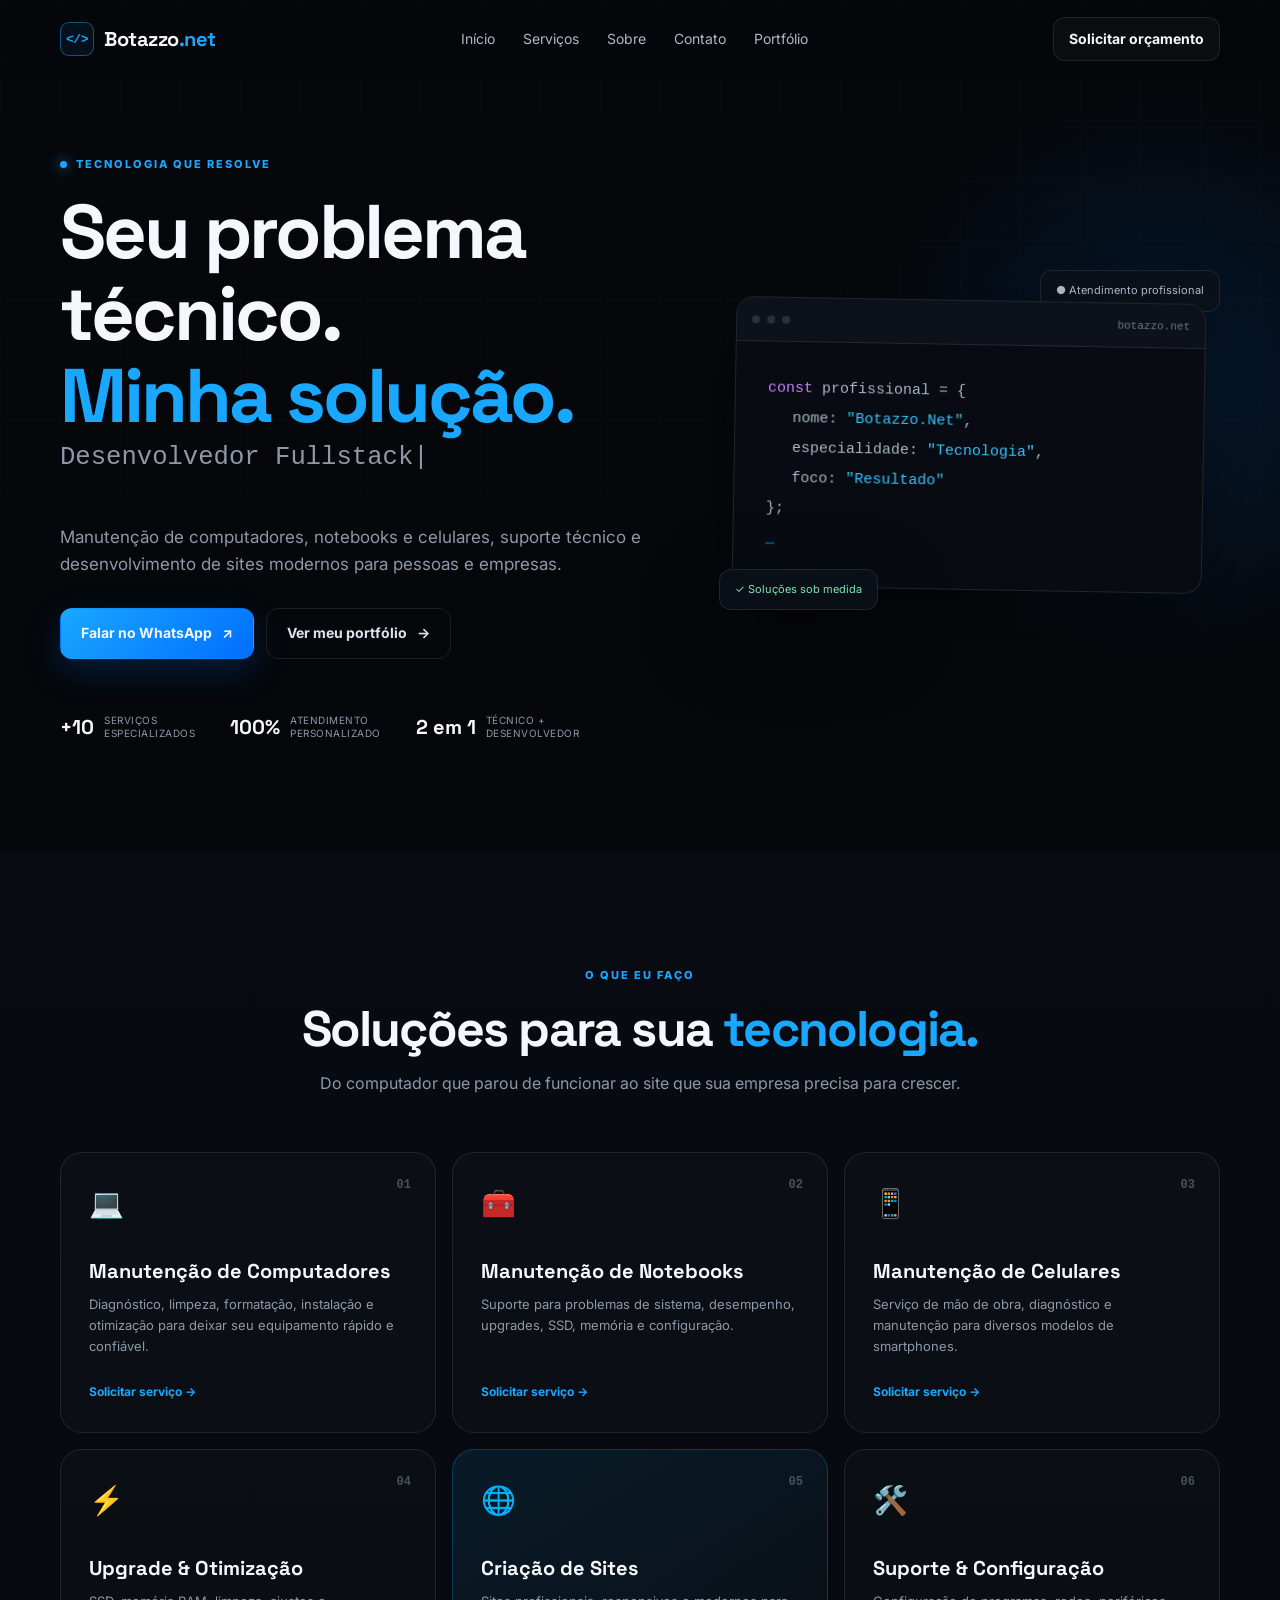
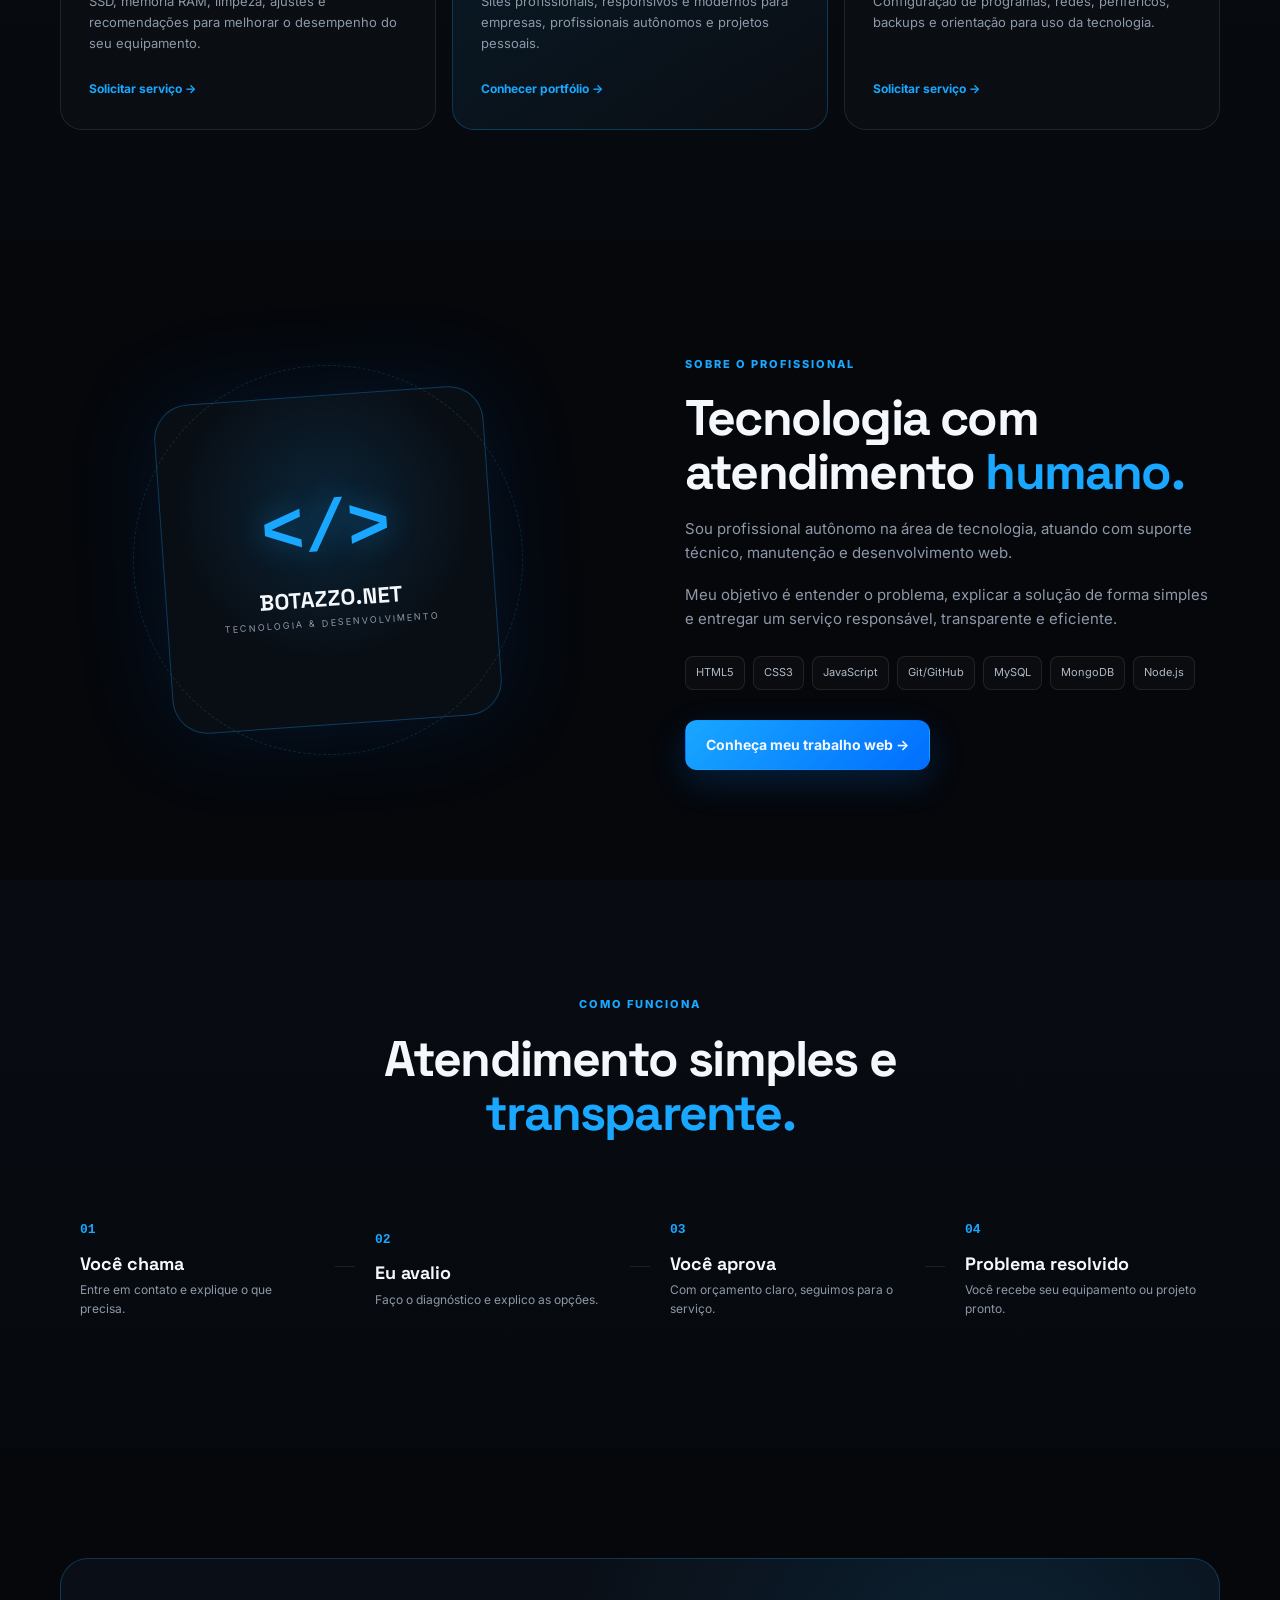
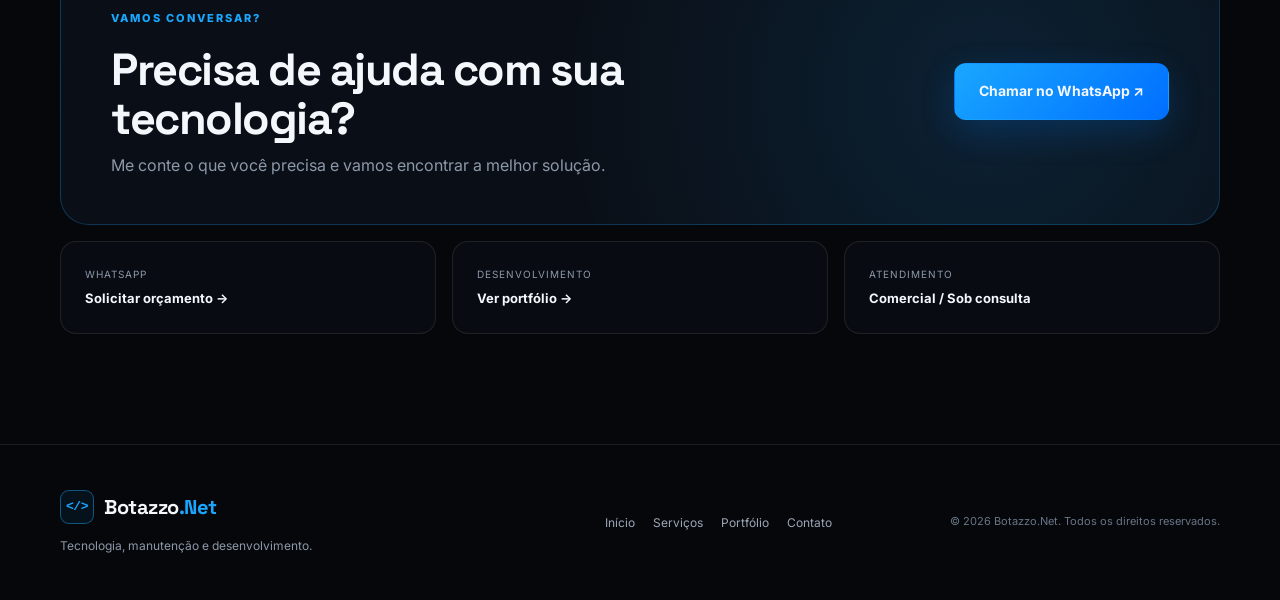
==== index.html @ 5be73970 "primeiro commit do site" ====
<!DOCTYPE html>
<html lang="pt-BR">
<head>
  <meta charset="UTF-8">
  <meta name="viewport" content="width=device-width, initial-scale=1.0">
  <meta name="description" content="Botazzo.Net - Técnico de informática e desenvolvedor web. Manutenção, suporte técnico e criação de sites.">
  <title>Botazzo.Net | Técnico de Informática & Desenvolvedor Web</title>
  <link rel="preconnect" href="https://fonts.googleapis.com">
  <link rel="preconnect" href="https://fonts.gstatic.com" crossorigin>
  <link href="https://fonts.googleapis.com/css2?family=Inter:wght@400;500;600;700;800&family=Space+Grotesk:wght@500;600;700&display=swap" rel="stylesheet">
  <link rel="stylesheet" href="assets/css/style.css">
</head>
<body>
  <div class="scroll-progress"></div>
  <header class="header" id="header">
    <div class="container nav">
      <a class="logo" href="index.html" aria-label="Botazzo.Net">
        <span class="logo-mark">&lt;/&gt;</span>
        <span>Botazzo<span>.net</span></span>
      </a>
      <button class="menu-toggle" aria-label="Abrir menu" aria-expanded="false"><span></span><span></span><span></span></button>
      <nav class="nav-links">
        <a href="#inicio">Início</a>
        <a href="#servicos">Serviços</a>        
        <a href="#sobre">Sobre</a>
        <a href="#contato">Contato</a>
        <a href="portfolio.html">Portfólio</a>
      </nav>
      <a class="btn btn-small btn-outline nav-cta" href="#contato">Solicitar orçamento</a>
    </div>
  </header>

  <main>
    <section class="hero section" id="inicio">
      <div class="hero-grid"></div>
      <div class="container hero-content">
        <div class="hero-copy reveal">
          <span class="eyebrow"><i></i> Tecnologia que resolve</span>
          <h1>Seu problema técnico.<br><span>Minha solução.</span></h1>
          
          <!-- Título com efeito typewriter (preenchido via JS) -->
          <div class="hero-title">
          <span id="typewriter"></span><span class="cursor">|</span>
          </div>


          <p>Manutenção de computadores, notebooks e celulares, suporte técnico e desenvolvimento de sites modernos para pessoas e empresas.</p>
          <div class="hero-actions">
            <a class="btn btn-primary" data-whatsapp href="#">Falar no WhatsApp <span>↗</span></a>
            <a class="btn btn-ghost" href="portfolio.html">Ver meu portfólio <span>→</span></a>
          </div>
          <div class="hero-trust">
            <div><strong>+10</strong><small>serviços<br>especializados</small></div>
            <div><strong>100%</strong><small>atendimento<br>personalizado</small></div>
            <div><strong>2 em 1</strong><small>técnico +<br>desenvolvedor</small></div>
          </div>
        </div>
        <div class="hero-card reveal delay-1">
          <div class="floating-badge badge-top">● Atendimento profissional</div>
          <div class="terminal">
            <div class="terminal-bar"><span></span><span></span><span></span><b>botazzo.net</b></div>
            <div class="terminal-body">
              <p><em>const</em> profissional = {</p>
              <p class="indent">nome: <strong>"Botazzo.Net"</strong>,</p>
              <p class="indent">especialidade: <strong>"Tecnologia"</strong>,</p>
              <p class="indent">foco: <strong>"Resultado"</strong></p>
              <p>};</p>
              <p class="cursor-line">_</p>
            </div>
          </div>
          <div class="floating-badge badge-bottom">✓ Soluções sob medida</div>
        </div>
      </div>
    </section>

    <section class="section section-soft" id="servicos">
      <div class="container">
        <div class="section-heading reveal">
          <span class="eyebrow">O que eu faço</span>
          <h2>Soluções para sua <span>tecnologia.</span></h2>
          <p>Do computador que parou de funcionar ao site que sua empresa precisa para crescer.</p>
        </div>
        <div class="services-grid">
          <article class="service-card reveal">
            <div class="service-icon">💻</div><span class="service-number">01</span>
            <h3>Manutenção de Computadores</h3>
            <p>Diagnóstico, limpeza, formatação, instalação e otimização para deixar seu equipamento rápido e confiável.</p>
            <a href="#contato">Solicitar serviço →</a>
          </article>
          <article class="service-card reveal delay-1">
            <div class="service-icon">🧰</div><span class="service-number">02</span>
            <h3>Manutenção de Notebooks</h3>
            <p>Suporte para problemas de sistema, desempenho, upgrades, SSD, memória e configuração.</p>
            <a href="#contato">Solicitar serviço →</a>
          </article>
          <article class="service-card reveal delay-2">
            <div class="service-icon">📱</div><span class="service-number">03</span>
            <h3>Manutenção de Celulares</h3>
            <p>Serviço de mão de obra, diagnóstico e manutenção para diversos modelos de smartphones.</p>
            <a href="#contato">Solicitar serviço →</a>
          </article>
          <article class="service-card reveal">
            <div class="service-icon">⚡</div><span class="service-number">04</span>
            <h3>Upgrade & Otimização</h3>
            <p>SSD, memória RAM, limpeza, ajustes e recomendações para melhorar o desempenho do seu equipamento.</p>
            <a href="#contato">Solicitar serviço →</a>
          </article>
          <article class="service-card featured reveal delay-1">
            <div class="service-icon">🌐</div><span class="service-number">05</span>
            <h3>Criação de Sites</h3>
            <p>Sites profissionais, responsivos e modernos para empresas, profissionais autônomos e projetos pessoais.</p>
            <a href="portfolio.html">Conhecer portfólio →</a>
          </article>
          <article class="service-card reveal delay-2">
            <div class="service-icon">🛠️</div><span class="service-number">06</span>
            <h3>Suporte & Configuração</h3>
            <p>Configuração de programas, redes, periféricos, backups e orientação para uso da tecnologia.</p>
            <a href="#contato">Solicitar serviço →</a>
          </article>
        </div>
      </div>
    </section>

    <section class="section about" id="sobre">
      <div class="container about-grid">
        <div class="about-visual reveal">
          <div class="about-box">
            <span class="about-code">&lt;/&gt;</span>
            <strong>BOTAZZO.NET</strong>
            <small>TECNOLOGIA & DESENVOLVIMENTO</small>
          </div>
          <div class="about-orbit"></div>
        </div>
        <div class="about-copy reveal delay-1">
          <span class="eyebrow">Sobre o profissional</span>
          <h2>Tecnologia com atendimento <span>humano.</span></h2>
          <p>Sou profissional autônomo na área de tecnologia, atuando com suporte técnico, manutenção e desenvolvimento web.</p>
          <p>Meu objetivo é entender o problema, explicar a solução de forma simples e entregar um serviço responsável, transparente e eficiente.</p>
          <div class="skills">
            <span>HTML5</span><span>CSS3</span><span>JavaScript</span><span>Git/GitHub</span><span>MySQL</span><span>MongoDB</span><span>Node.js</span>
          </div>
          <a class="btn btn-primary" href="portfolio.html">Conheça meu trabalho web →</a>
        </div>
      </div>
    </section>

    <section class="section process section-soft">
      <div class="container">
        <div class="section-heading reveal">
          <span class="eyebrow">Como funciona</span>
          <h2>Atendimento simples e <span>transparente.</span></h2>
        </div>
        <div class="process-grid">
          <div class="process-step reveal"><b>01</b><h3>Você chama</h3><p>Entre em contato e explique o que precisa.</p></div>
          <div class="process-line"></div>
          <div class="process-step reveal delay-1"><b>02</b><h3>Eu avalio</h3><p>Faço o diagnóstico e explico as opções.</p></div>
          <div class="process-line"></div>
          <div class="process-step reveal delay-2"><b>03</b><h3>Você aprova</h3><p>Com orçamento claro, seguimos para o serviço.</p></div>
          <div class="process-line"></div>
          <div class="process-step reveal"><b>04</b><h3>Problema resolvido</h3><p>Você recebe seu equipamento ou projeto pronto.</p></div>
        </div>
      </div>
    </section>

    <section class="section cta-section" id="contato">
      <div class="container">
        <div class="cta-card reveal">
          <div>
            <span class="eyebrow">Vamos conversar?</span>
            <h2>Precisa de ajuda com sua tecnologia?</h2>
            <p>Me conte o que você precisa e vamos encontrar a melhor solução.</p>
          </div>
          <a class="btn btn-primary btn-large" data-whatsapp href="#">Chamar no WhatsApp ↗</a>
        </div>
        <div class="contact-grid">
          <a class="contact-item" data-whatsapp href="#"><span>WhatsApp</span><strong>Solicitar orçamento →</strong></a>
          <a class="contact-item" href="portfolio.html"><span>Desenvolvimento</span><strong>Ver portfólio →</strong></a>
          <div class="contact-item"><span>Atendimento</span><strong>Comercial / Sob consulta</strong></div>
        </div>
      </div>
    </section>
  </main>

  <footer class="footer">
    <div class="container footer-grid">
      <div><a class="logo" href="index.html"><span class="logo-mark">&lt;/&gt;</span><span>Botazzo<span>.Net</span></span></a><p>Tecnologia, manutenção e desenvolvimento.</p></div>
      <div class="footer-links"><a href="#inicio">Início</a><a href="#servicos">Serviços</a><a href="portfolio.html">Portfólio</a><a href="#contato">Contato</a></div>
      <div class="footer-copy">© <span id="year"></span> Botazzo.Net. Todos os direitos reservados.</div>
    </div>
  </footer>
  <script src="assets/js/script.js"></script>
</body>
</html>
---- assets/css/style.css ----
:root {
  --bg: #05070b;
  --surface: #0b0f16;
  --surface2: #101620;
  --text: #f4f7fb;
  --muted: #8d98a8;
  --line: rgba(255, 255, 255, .09);
  --blue: #19a7ff;
  --blue2: #006eff;
  --shadow: 0 25px 80px rgba(0, 0, 0, .45);
  --radius: 22px
}

* {
  box-sizing: border-box;
  margin: 0;
  padding: 0
}

html {
  scroll-behavior: smooth
}

body {
  font-family: Inter, Arial, sans-serif;
  background: var(--bg);
  color: var(--text);
  line-height: 1.6;
  overflow-x: hidden
}

a {
  text-decoration: none;
  color: inherit
}

button {
  font: inherit
}

.container {
  width: min(1160px, calc(100% - 40px));
  margin: auto
}

.section {
  padding: 110px 0;
  position: relative
}

.section-soft {
  background: linear-gradient(180deg, #080c12, #06090e)
}

.header {
  position: fixed;
  z-index: 50;
  top: 0;
  left: 0;
  width: 100%;
  border-bottom: 1px solid transparent;
  transition: .3s;
  background: rgba(5, 7, 11, .65);
  backdrop-filter: blur(16px)
}

.header.scrolled {
  border-color: var(--line);
  background: rgba(5, 7, 11, .88)
}

.nav {
  height: 78px;
  display: flex;
  align-items: center;
  justify-content: space-between;
  gap: 28px
}

.logo {
  display: flex;
  align-items: center;
  gap: 10px;
  font: 700 20px "Space Grotesk";
  letter-spacing: -.5px
}

.logo>span:last-child>span {
  color: var(--blue)
}

.logo-mark {
  display: grid;
  place-items: center;
  width: 34px;
  height: 34px;
  border: 1px solid rgba(25, 167, 255, .45);
  border-radius: 9px;
  color: var(--blue);
  font: 700 13px monospace;
  background: rgba(25, 167, 255, .07)
}

.nav-links {
  display: flex;
  gap: 28px;
  color: #aeb8c6;
  font-size: 14px
}

.nav-links a {
  transition: .2s
}

.nav-links a:hover,
.nav-links a.active {
  color: #fff
}

.btn {
  display: inline-flex;
  align-items: center;
  justify-content: center;
  gap: 10px;
  border-radius: 12px;
  padding: 13px 20px;
  font-weight: 700;
  font-size: 14px;
  transition: .25s;
  border: 1px solid transparent
}

.btn-primary {
  background: linear-gradient(135deg, var(--blue), var(--blue2));
  box-shadow: 0 12px 35px rgba(0, 126, 255, .2)
}

.btn-primary:hover {
  transform: translateY(-2px);
  box-shadow: 0 18px 45px rgba(0, 126, 255, .3)
}

.btn-outline {
  border-color: var(--line);
  background: rgba(255, 255, 255, .03)
}

.btn-outline:hover {
  border-color: rgba(25, 167, 255, .5);
  color: var(--blue)
}

.btn-ghost {
  border: 1px solid var(--line);
  color: #dbe4ef
}

.btn-ghost:hover {
  background: #fff;
  color: #05070b
}

.btn-small {
  padding: 10px 15px
}

.btn-large {
  padding: 16px 24px
}

.menu-toggle {
  display: none;
  background: none;
  border: 0;
  width: 38px
}

.menu-toggle span {
  display: block;
  height: 2px;
  background: #fff;
  margin: 6px 0;
  border-radius: 2px
}

.scroll-progress {
  position: fixed;
  z-index: 100;
  top: 0;
  left: 0;
  width: 0;
  height: 2px;
  background: var(--blue)
}

.hero {
  min-height: 760px;
  padding-top: 150px;
  display: flex;
  align-items: center;
  overflow: hidden
}

.hero-grid,
.portfolio-hero .hero-grid {
  position: absolute;
  inset: 0;
  background-image: linear-gradient(rgba(255, 255, 255, .035) 1px, transparent 1px), linear-gradient(90deg, rgba(255, 255, 255, .035) 1px, transparent 1px);
  background-size: 60px 60px;
  mask-image: linear-gradient(to bottom, #000, transparent 80%);
  opacity: .7
}

.hero:after,
.portfolio-hero:after {
  content: "";
  position: absolute;
  width: 600px;
  height: 600px;
  right: -180px;
  top: 80px;
  background: radial-gradient(circle, rgba(0, 126, 255, .16), transparent 68%);
  pointer-events: none
}

.hero-content {
  display: grid;
  grid-template-columns: 1.08fr .92fr;
  gap: 70px;
  align-items: center;
  position: relative;
  z-index: 1
}

.eyebrow {
  display: inline-flex;
  align-items: center;
  gap: 9px;
  text-transform: uppercase;
  letter-spacing: 2px;
  color: var(--blue);
  font-size: 11px;
  font-weight: 800;
  margin-bottom: 18px
}

.eyebrow i {
  display: inline-block;
  width: 7px;
  height: 7px;
  background: var(--blue);
  border-radius: 50%;
  box-shadow: 0 0 14px var(--blue)
}

h1,
h2,
h3 {
  font-family: "Space Grotesk", sans-serif;
  line-height: 1.08
}

h1 {
  font-size: clamp(44px, 6vw, 76px);
  letter-spacing: -3px
}

h1 span,
h2 span {
  color: var(--blue)
}

.hero-copy>p {
  max-width: 630px;
  margin: 25px 0 30px;
  color: var(--muted);
  font-size: 17px
}

.hero-actions {
  display: flex;
  gap: 12px;
  flex-wrap: wrap
}

.hero-trust {
  display: flex;
  gap: 35px;
  margin-top: 55px
}

.hero-trust div {
  display: flex;
  align-items: center;
  gap: 10px
}

.hero-trust strong {
  font: 700 20px "Space Grotesk"
}

.hero-trust small {
  font-size: 10px;
  color: var(--muted);
  line-height: 1.35;
  text-transform: uppercase;
  letter-spacing: .5px
}

.hero-card {
  position: relative;
  min-height: 420px;
  display: flex;
  align-items: center;
  justify-content: center
}

.terminal,
.code-window {
  background: #080b11;
  border: 1px solid rgba(255, 255, 255, .1);
  border-radius: 18px;
  box-shadow: var(--shadow);
  overflow: hidden
}

.terminal {
  width: min(470px, 100%);
  transform: rotate(1deg)
}

.terminal-bar {
  height: 44px;
  display: flex;
  align-items: center;
  gap: 7px;
  padding: 0 15px;
  background: #0d121a;
  border-bottom: 1px solid var(--line)
}

.terminal-bar span {
  width: 8px;
  height: 8px;
  border-radius: 50%;
  background: #29313d
}

.terminal-bar b {
  margin-left: auto;
  color: #697585;
  font: 500 11px monospace
}

.terminal-body {
  padding: 32px;
  font: 15px/2 monospace;
  color: #aab6c5
}

.terminal-body em {
  color: #c084fc;
  font-style: normal
}

.terminal-body strong {
  color: #36c5ff;
  font-weight: 400
}

.indent {
  padding-left: 25px
}

.cursor-line {
  color: var(--blue);
  text-shadow: 0 0 10px var(--blue)
}

.floating-badge {
  position: absolute;
  background: rgba(12, 17, 25, .9);
  border: 1px solid var(--line);
  border-radius: 12px;
  padding: 11px 15px;
  font-size: 11px;
  box-shadow: var(--shadow);
  backdrop-filter: blur(10px)
}

.badge-top {
  top: 35px;
  right: 0;
  color: #b9c5d4
}

.badge-bottom {
  bottom: 45px;
  left: 0;
  color: #7ee4ae
}

.section-heading {
  text-align: center;
  max-width: 720px;
  margin: 0 auto 55px
}

.section-heading h2,
.about-copy h2,
.developer-copy h2 {
  font-size: clamp(34px, 4vw, 50px);
  letter-spacing: -1.8px
}

.section-heading p {
  color: var(--muted);
  margin-top: 15px
}

.services-grid {
  display: grid;
  grid-template-columns: repeat(3, 1fr);
  gap: 16px
}

.service-card {
  position: relative;
  padding: 28px;
  border: 1px solid var(--line);
  border-radius: var(--radius);
  background: rgba(255, 255, 255, .018);
  transition: .3s;
  overflow: hidden
}

.service-card:hover {
  transform: translateY(-7px);
  border-color: rgba(25, 167, 255, .35);
  background: rgba(25, 167, 255, .035)
}

.service-card.featured {
  background: linear-gradient(145deg, rgba(25, 167, 255, .11), rgba(255, 255, 255, .02));
  border-color: rgba(25, 167, 255, .25)
}

.service-icon {
  font-size: 28px;
  margin-bottom: 35px
}

.service-number {
  position: absolute;
  right: 24px;
  top: 25px;
  color: #465160;
  font: 700 12px monospace
}

.service-card h3 {
  font-size: 20px;
  margin-bottom: 12px
}

.service-card p {
  color: var(--muted);
  font-size: 13px;
  min-height: 66px
}

.service-card a {
  display: inline-block;
  margin-top: 22px;
  color: var(--blue);
  font-size: 12px;
  font-weight: 700
}

.about-grid,
.developer-grid {
  display: grid;
  grid-template-columns: 1fr 1fr;
  gap: 90px;
  align-items: center
}

.about-visual {
  min-height: 420px;
  display: grid;
  place-items: center;
  position: relative
}

.about-box {
  width: 330px;
  height: 330px;
  border: 1px solid rgba(25, 167, 255, .3);
  border-radius: 35px;
  display: flex;
  flex-direction: column;
  align-items: center;
  justify-content: center;
  background: radial-gradient(circle at 50% 35%, rgba(25, 167, 255, .15), transparent 55%), #090e15;
  box-shadow: 0 0 100px rgba(0, 126, 255, .12);
  transform: rotate(-4deg)
}

.about-code {
  font: 700 72px monospace;
  color: var(--blue);
  text-shadow: 0 0 30px rgba(25, 167, 255, .4)
}

.about-box strong {
  font: 700 22px "Space Grotesk";
  margin-top: 12px
}

.about-box small {
  color: var(--muted);
  font-size: 9px;
  letter-spacing: 2px;
  margin-top: 4px
}

.about-orbit {
  position: absolute;
  width: 390px;
  height: 390px;
  border: 1px dashed rgba(25, 167, 255, .18);
  border-radius: 50%;
  animation: spin 18s linear infinite
}

.about-copy p,
.developer-copy p {
  color: var(--muted);
  font-size: 15px;
  margin: 18px 0
}

.skills,
.tech-row,
.project-tags {
  display: flex;
  gap: 8px;
  flex-wrap: wrap;
  margin: 25px 0 30px
}

.skills span,
.tech-row span,
.project-tags span {
  padding: 7px 10px;
  border: 1px solid var(--line);
  border-radius: 8px;
  color: #aeb9c7;
  font-size: 11px;
  background: rgba(255, 255, 255, .025)
}

.process-grid {
  display: grid;
  grid-template-columns: 1fr 20px 1fr 20px 1fr 20px 1fr;
  align-items: center
}

.process-step {
  padding: 20px
}

.process-step b {
  color: var(--blue);
  font: 700 13px monospace
}

.process-step h3 {
  font-size: 18px;
  margin: 13px 0 7px
}

.process-step p {
  font-size: 12px;
  color: var(--muted)
}

.process-line {
  height: 1px;
  background: var(--line)
}

.cta-card {
  display: flex;
  align-items: center;
  justify-content: space-between;
  gap: 30px;
  padding: 45px 50px;
  border: 1px solid rgba(25, 167, 255, .25);
  border-radius: 28px;
  background: radial-gradient(circle at 80% 50%, rgba(25, 167, 255, .12), transparent 45%), #0a0f17
}

.cta-card h2 {
  font-size: clamp(30px, 4vw, 45px);
  max-width: 650px;
  letter-spacing: -1.5px
}

.cta-card p {
  color: var(--muted);
  margin-top: 10px
}

.contact-grid {
  display: grid;
  grid-template-columns: repeat(3, 1fr);
  margin-top: 16px;
  gap: 16px
}

.contact-item {
  padding: 24px;
  border: 1px solid var(--line);
  border-radius: 16px;
  background: #080c12
}

.contact-item span {
  display: block;
  color: var(--muted);
  font-size: 10px;
  text-transform: uppercase;
  letter-spacing: 1px
}

.contact-item strong {
  display: block;
  font-size: 13px;
  margin-top: 6px
}

.footer {
  padding: 45px 0;
  border-top: 1px solid var(--line)
}

.footer-grid {
  display: grid;
  grid-template-columns: 1.5fr 1fr 1fr;
  gap: 30px;
  align-items: center
}

.footer p {
  color: var(--muted);
  font-size: 12px;
  margin-top: 12px
}

.footer-links {
  display: flex;
  gap: 18px;
  justify-content: center;
  font-size: 12px;
  color: #9ca7b5
}

.footer-copy {
  text-align: right;
  color: #697585;
  font-size: 11px
}

.portfolio-hero {
  min-height: 610px;
  padding-top: 150px;
  display: flex;
  align-items: center;
  overflow: hidden
}

.portfolio-hero-content {
  position: relative;
  z-index: 1
}

.portfolio-hero-content p {
  max-width: 650px;
  color: var(--muted);
  font-size: 17px;
  margin: 25px 0
}

.portfolio-grid {
  display: grid;
  grid-template-columns: repeat(3, 1fr);
  gap: 18px
}

.project-card {
  border: 1px solid var(--line);
  border-radius: 20px;
  overflow: hidden;
  background: #090d13;
  transition: .3s
}

.project-card:hover {
  transform: translateY(-7px);
  border-color: rgba(25, 167, 255, .35)
}

.project-cover {
  height: 245px;
  display: grid;
  place-items: center;
  position: relative;
  overflow: hidden
}

.project-cover:before {
  content: "";
  position: absolute;
  width: 220px;
  height: 220px;
  border: 1px solid rgba(255, 255, 255, .12);
  border-radius: 35px;
  transform: rotate(35deg)
}

.project-cover span {
  position: relative;
  font: 700 25px "Space Grotesk";
  letter-spacing: 2px
}

.project-one {
  background: radial-gradient(circle at 50% 30%, #3b220d, #101116 60%)
}

.project-two {
  background: radial-gradient(circle, #092d4d, #071018 60%)
}

.project-three {
  background: radial-gradient(circle, #20213e, #090b13 60%)
}

.project-info {
  padding: 22px
}

.project-info small {
  color: var(--blue);
  font-size: 9px;
  letter-spacing: 1px
}

.project-info h3 {
  font-size: 19px;
  margin-top: 5px
}

.project-info p {
  color: var(--muted);
  font-size: 12px;
  margin-top: 13px
}

.project-link {
  float: right;
  margin-top: -25px;
  width: 35px;
  height: 35px;
  border: 1px solid var(--line);
  border-radius: 50%;
  display: grid;
  place-items: center;
  color: var(--blue)
}

.developer-section {
  background: #080b10
}

.code-window pre {
  padding: 35px;
  color: #9eabbc;
  font: 13px/2 monospace;
  overflow: auto
}

.code-window em {
  color: #c084fc;
  font-style: normal
}

.code-window strong {
  color: #37c5ff;
  font-weight: 400
}

.check-list {
  list-style: none;
  margin: 25px 0 30px
}

.check-list li {
  color: #b9c4d1;
  font-size: 13px;
  margin: 11px 0
}

.check-list li:before {
  content: "✓";
  color: #58d79a;
  margin-right: 10px
}

.reveal {
  opacity: 0;
  transform: translateY(20px);
  transition: opacity .7s ease, transform .7s ease
}

.reveal.visible {
  opacity: 1;
  transform: none
}

.delay-1 {
  transition-delay: .1s
}

.delay-2 {
  transition-delay: .2s
}

@keyframes spin {
  to {
    transform: rotate(360deg)
  }
}

@media(max-width:900px) {

  .nav-links,
  .nav-cta {
    display: none
  }

  .menu-toggle {
    display: block
  }

  .nav {
    position: relative
  }

  .nav-links.open {
    display: flex;
    position: absolute;
    top: 70px;
    left: 20px;
    right: 20px;
    padding: 18px;
    flex-direction: column;
    gap: 16px;
    background: #0b1018;
    border: 1px solid var(--line);
    border-radius: 14px
  }

  .hero-content,
  .about-grid,
  .developer-grid {
    grid-template-columns: 1fr;
    gap: 50px
  }

  .hero {
    padding-top: 120px
  }

  .hero-card {
    min-height: 350px
  }

  .services-grid,
  .portfolio-grid {
    grid-template-columns: 1fr 1fr
  }

  .process-grid {
    grid-template-columns: 1fr 1fr;
    gap: 10px
  }

  .process-line {
    display: none
  }

  .contact-grid {
    grid-template-columns: 1fr
  }

  .footer-grid {
    grid-template-columns: 1fr
  }

  .footer-links {
    justify-content: flex-start
  }

  .footer-copy {
    text-align: left
  }

  .cta-card {
    align-items: flex-start;
    flex-direction: column
  }
}

@media(max-width:600px) {
  .container {
    width: min(100% - 28px, 1160px)
  }

  .section {
    padding: 75px 0
  }

  h1 {
    font-size: 43px;
    letter-spacing: -2px
  }

  .hero-trust {
    gap: 18px;
    flex-wrap: wrap
  }

  .services-grid,
  .portfolio-grid {
    grid-template-columns: 1fr
  }

  .service-card p {
    min-height: auto
  }

  .about-box {
    width: 280px;
    height: 280px
  }

  .about-orbit {
    width: 330px;
    height: 330px
  }

  .cta-card {
    padding: 30px
  }

  .hero-card {
    min-height: 300px
  }

  .terminal-body {
    padding: 22px;
    font-size: 12px
  }

  .badge-top {
    top: 0
  }

  .badge-bottom {
    bottom: 10px
  }

  .tech-row span {
    font-size: 9px
  }

  .portfolio-hero {
    min-height: 560px
  }
}



.hero-title {
  font-family: 'JetBrains Mono', monospace;
  font-size: clamp(1.05rem, 3vw, 1.6rem);
  color: var(--muted);
  min-height: 2.4em;
  margin-bottom: 8px;
}
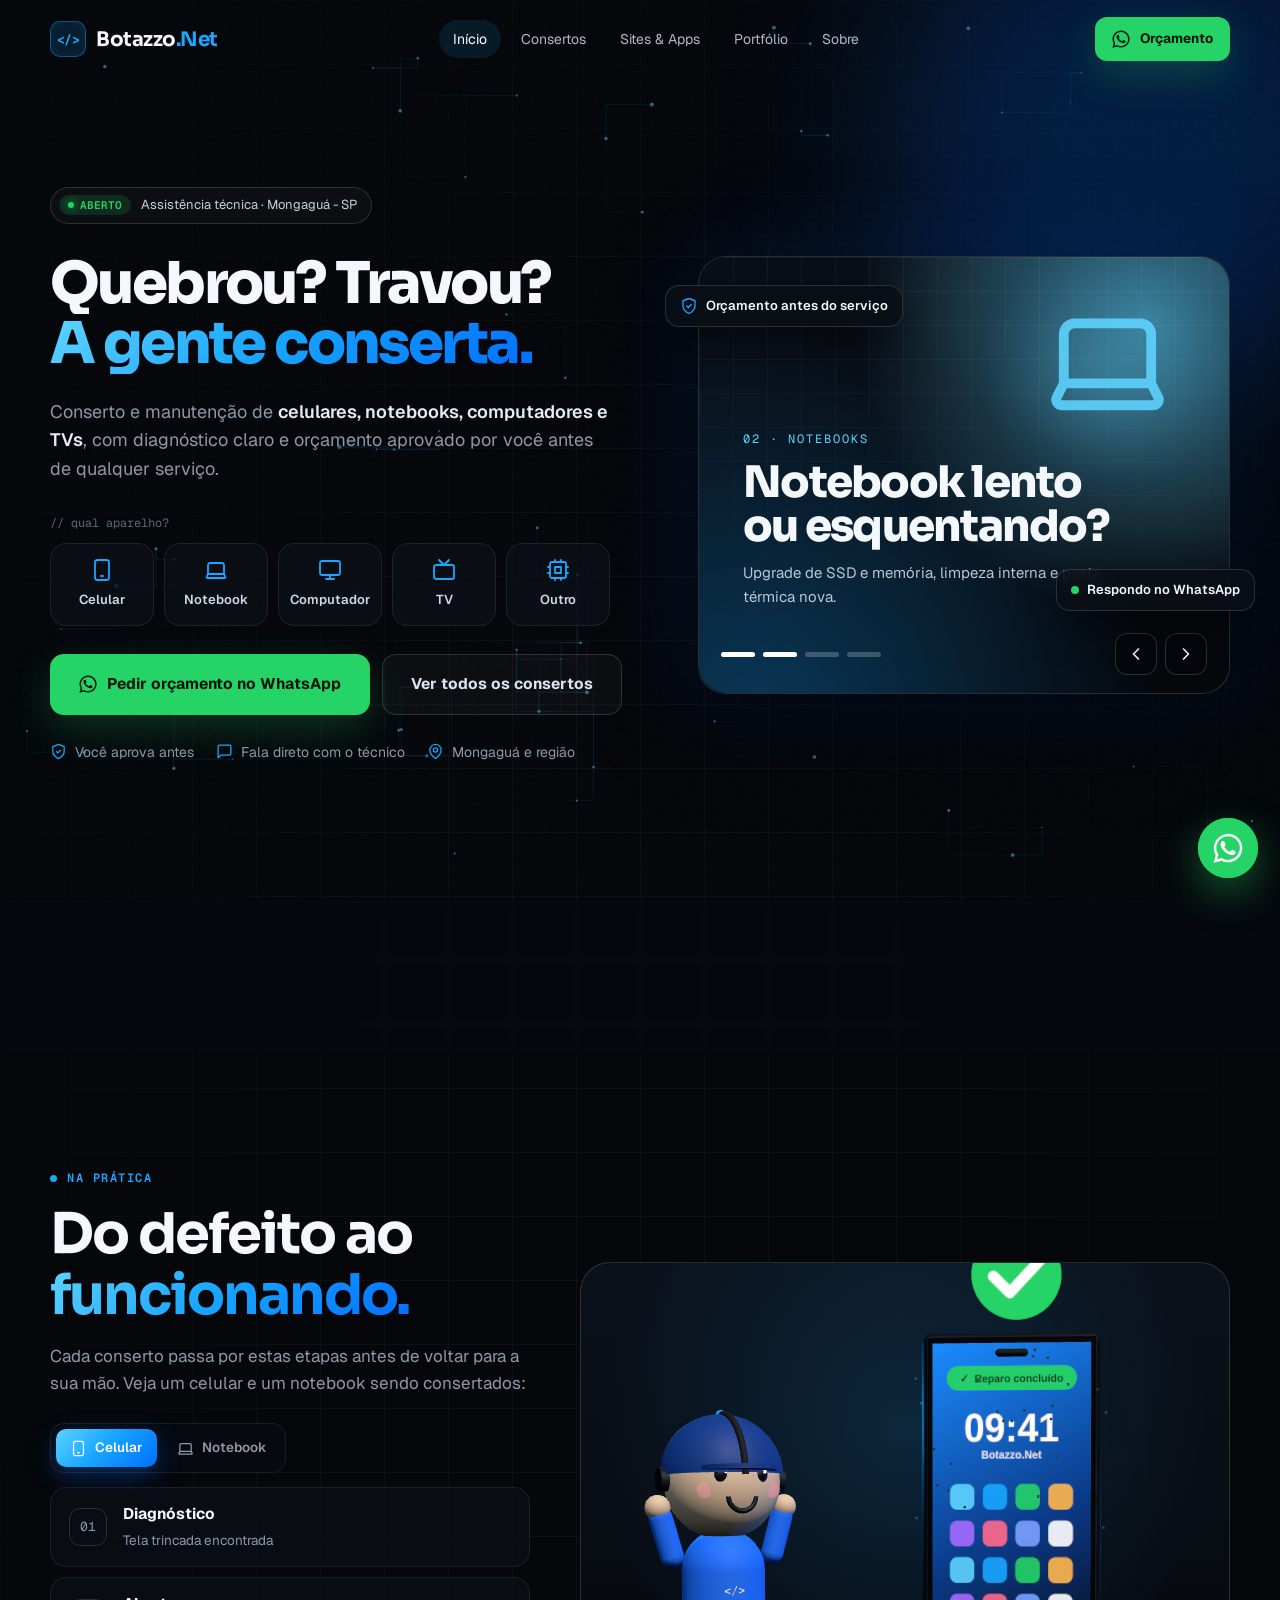
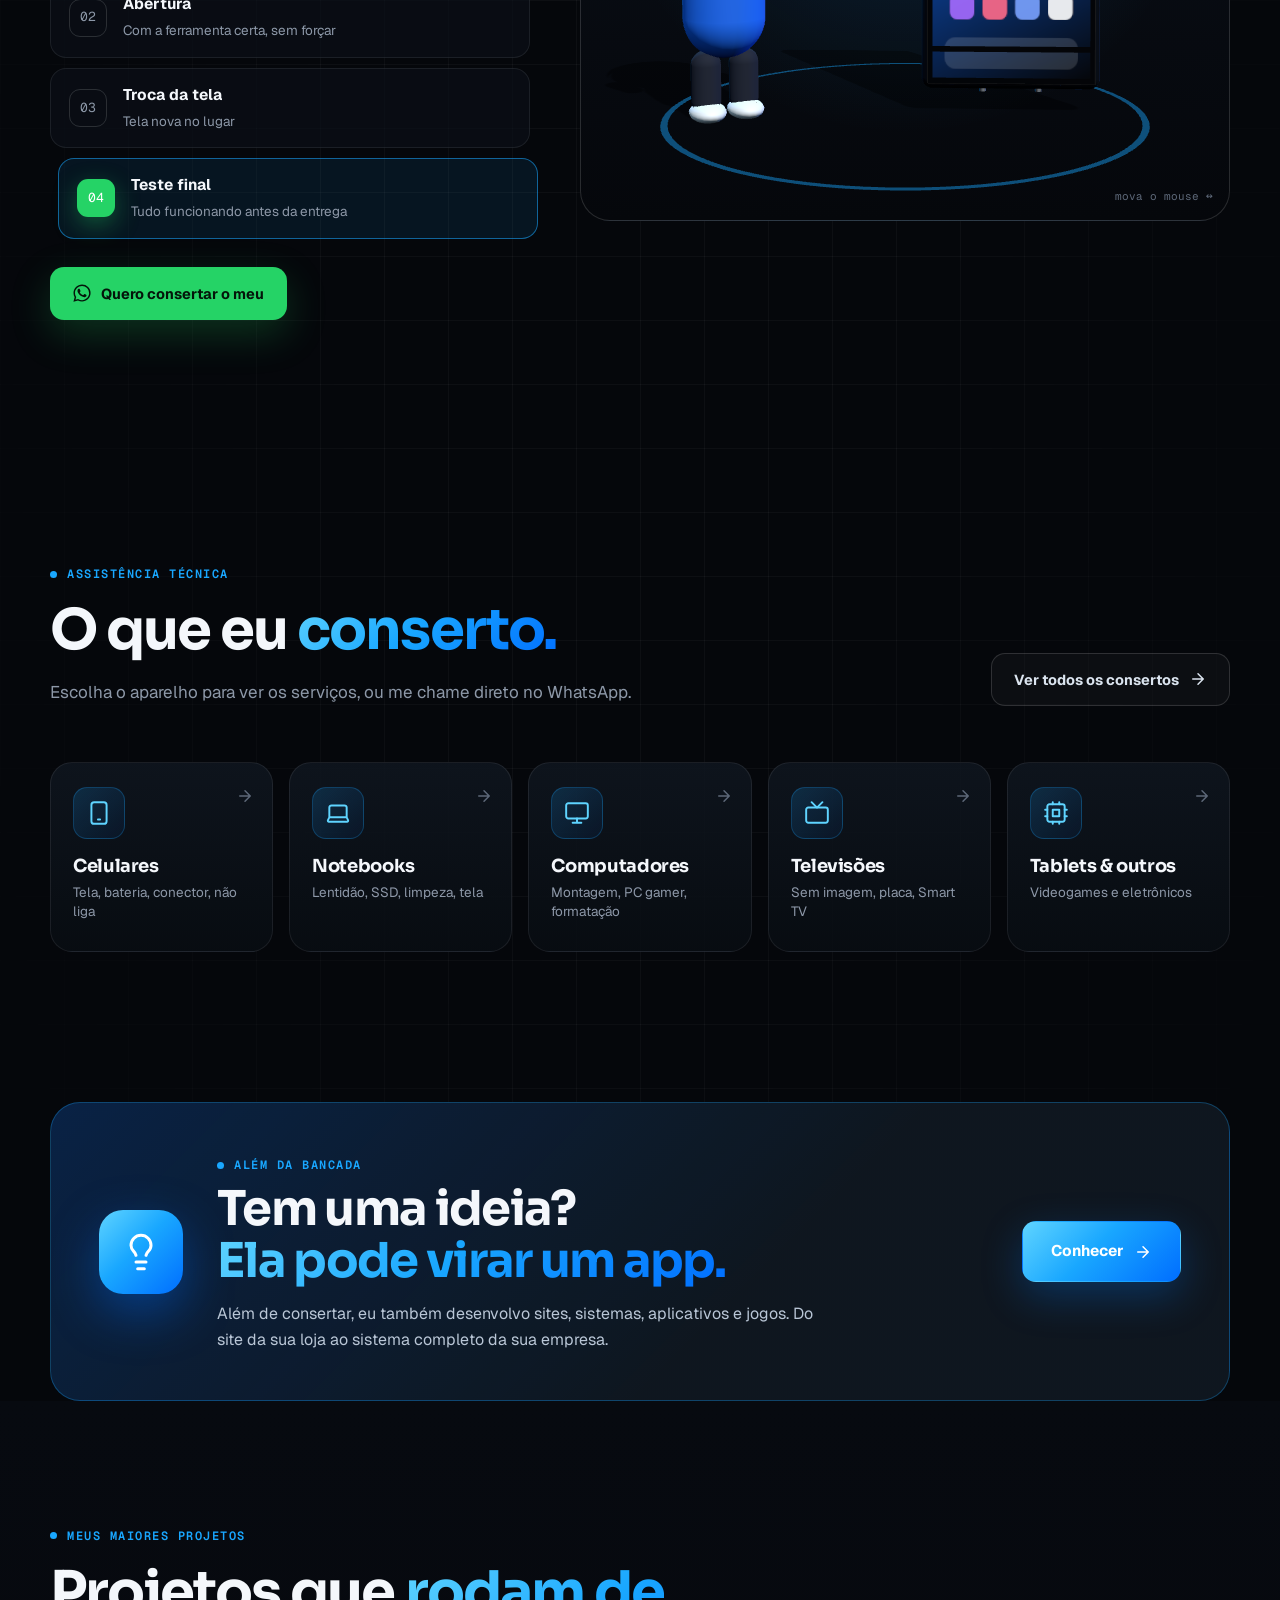
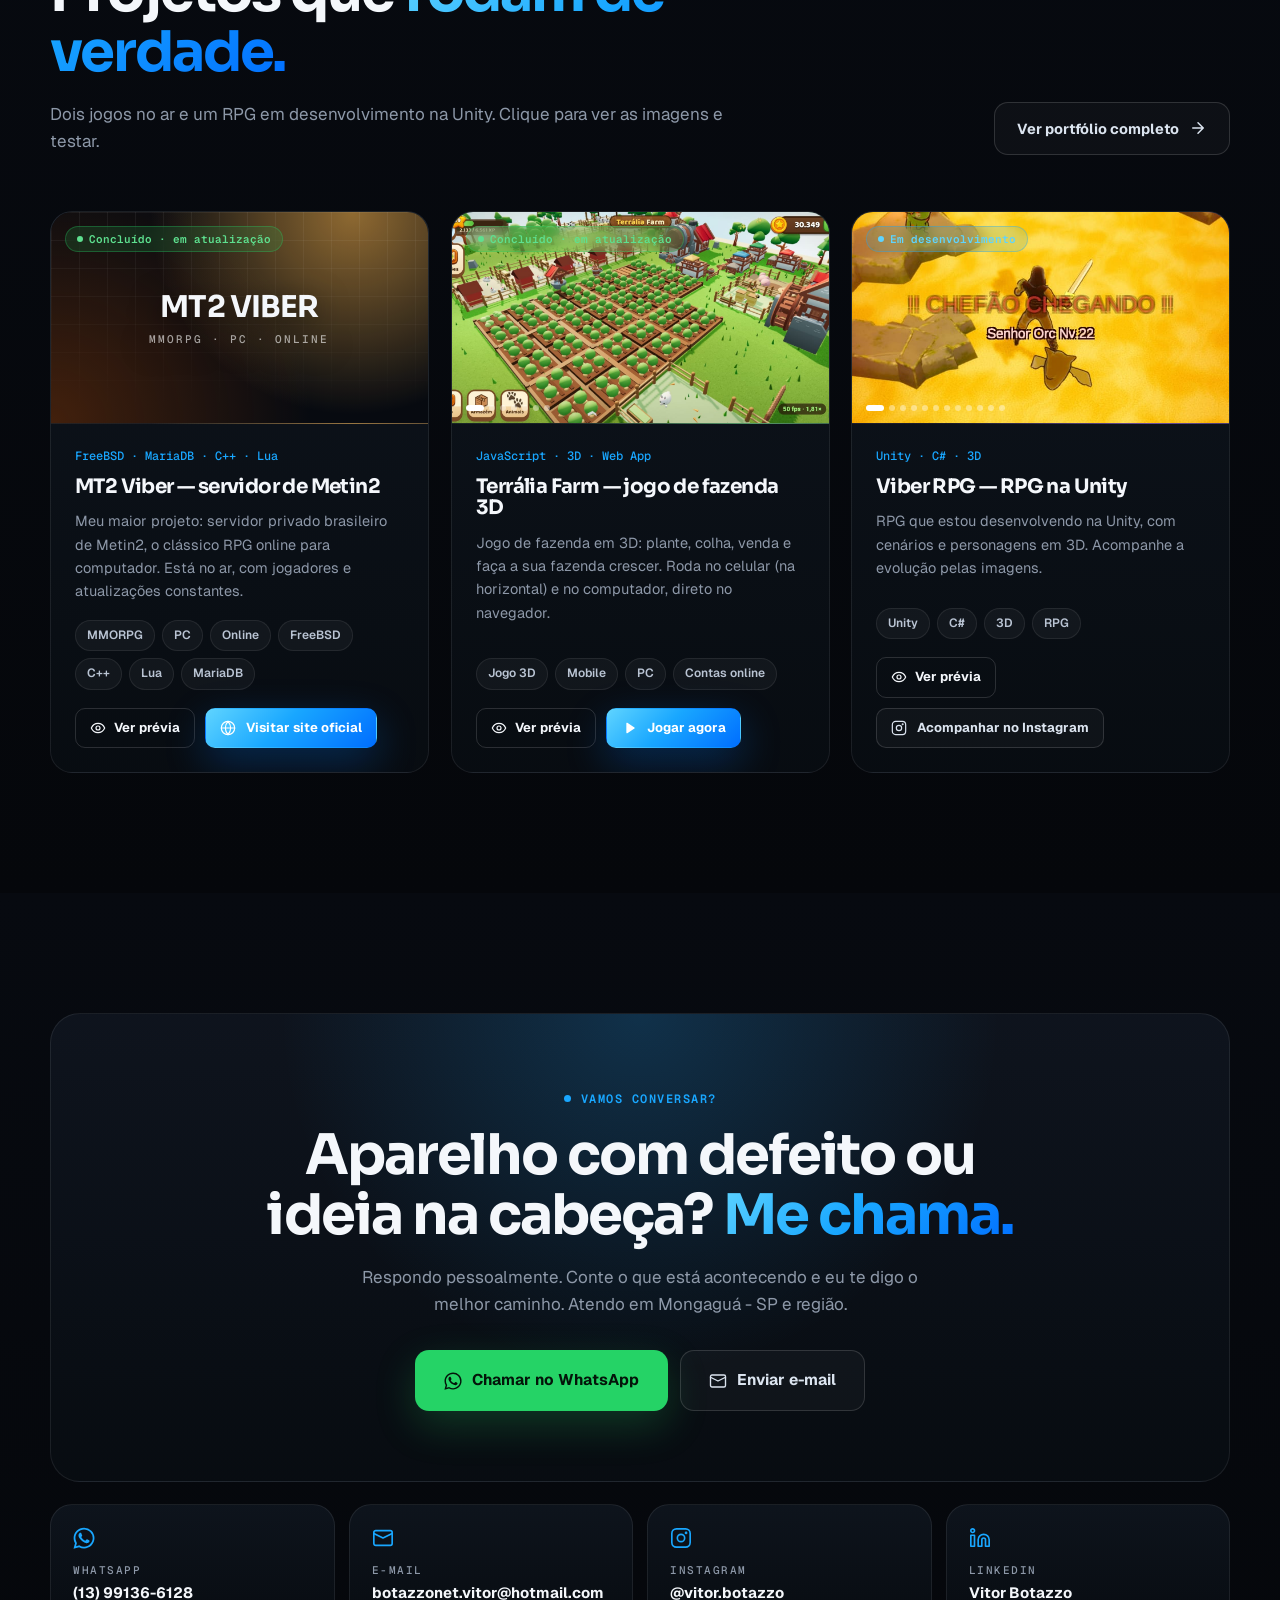
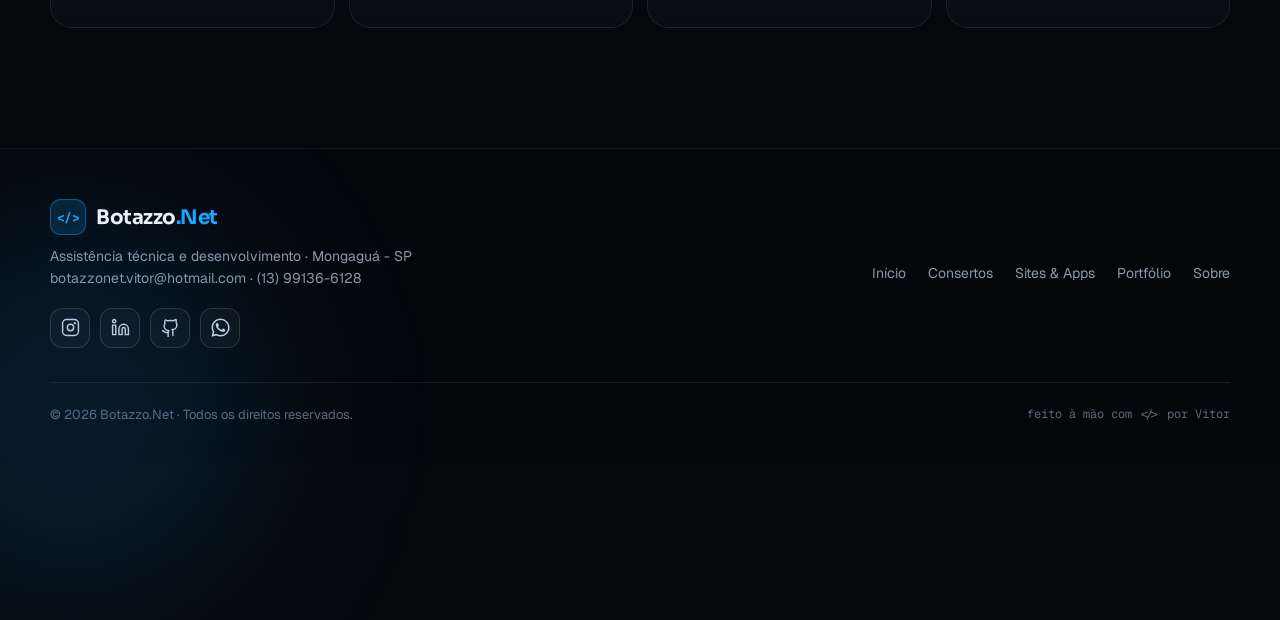
==== commit 1cc4ace1: "Add files via upload" ====
--- a/index.html
+++ b/index.html
@@ -3,191 +3,406 @@
 <head>
   <meta charset="UTF-8">
   <meta name="viewport" content="width=device-width, initial-scale=1.0">
-  <meta name="description" content="Botazzo.Net - Técnico de informática e desenvolvedor web. Manutenção, suporte técnico e criação de sites.">
-  <title>Botazzo.Net | Técnico de Informática & Desenvolvedor Web</title>
+  <title>Botazzo.Net | Conserto de Celular, Notebook, PC e TV em Mongaguá - SP</title>
+  <meta name="description" content="Assistência técnica em Mongaguá - SP: conserto de celulares, notebooks, computadores, PCs gamer e TVs. Orçamento aprovado por você antes do serviço. Também crio sites, sistemas e aplicativos.">
+  <meta name="theme-color" content="#05070b">
+  <link rel="canonical" href="https://www.botazzo.net/">
+  <link rel="icon" href="assets/img/favicon.svg" type="image/svg+xml">
+  <meta property="og:type" content="website">
+  <meta property="og:locale" content="pt_BR">
+  <meta property="og:url" content="https://www.botazzo.net/">
+  <meta property="og:title" content="Botazzo.Net | Conserto de Celular, Notebook, PC e TV em Mongaguá - SP">
+  <meta property="og:description" content="Assistência técnica em Mongaguá - SP: conserto de celulares, notebooks, computadores, PCs gamer e TVs. Orçamento aprovado por você antes do serviço. Também crio sites, sistemas e aplicativos.">
+  <!-- Quando tiver uma imagem de divulgação, descomente: -->
+  <!-- <meta property="og:image" content="https://www.botazzo.net/assets/img/banners/banner-1.jpg"> -->
+  <script type="application/ld+json">
+  {
+    "@context": "https://schema.org",
+    "@type": "ElectronicsRepairShop",
+    "name": "Botazzo.Net",
+    "description": "Conserto de celulares, notebooks, computadores e TVs em Mongaguá - SP. Também desenvolve sites, sistemas e aplicativos.",
+    "url": "https://www.botazzo.net/",
+    "telephone": "+55-13-99136-6128",
+    "email": "botazzonet.vitor@hotmail.com",
+    "address": { "@type": "PostalAddress", "addressLocality": "Mongaguá", "addressRegion": "SP", "addressCountry": "BR" },
+    "areaServed": "Mongaguá - SP e região",
+    "founder": { "@type": "Person", "name": "Vitor" }
+  }
+  </script>
   <link rel="preconnect" href="https://fonts.googleapis.com">
   <link rel="preconnect" href="https://fonts.gstatic.com" crossorigin>
-  <link href="https://fonts.googleapis.com/css2?family=Inter:wght@400;500;600;700;800&family=Space+Grotesk:wght@500;600;700&display=swap" rel="stylesheet">
+  <link href="https://fonts.googleapis.com/css2?family=Geist:wght@400;500;600;700&family=Geist+Mono:wght@400;500;600&family=Sora:wght@500;600;700;800&display=swap" rel="stylesheet">
   <link rel="stylesheet" href="assets/css/style.css">
 </head>
-<body>
-  <div class="scroll-progress"></div>
-  <header class="header" id="header">
+<body data-page="inicio">
+<svg width="0" height="0" style="position:absolute" aria-hidden="true">
+  <defs>
+    <symbol id="i-wrench" viewBox="0 0 24 24" fill="none" stroke="currentColor" stroke-width="1.8" stroke-linecap="round" stroke-linejoin="round"><path d="M14.7 6.3a1 1 0 0 0 0 1.4l1.6 1.6a1 1 0 0 0 1.4 0l3.77-3.77a6 6 0 0 1-7.94 7.94l-6.91 6.91a2.12 2.12 0 0 1-3-3l6.91-6.91a6 6 0 0 1 7.94-7.94l-3.76 3.76z"/></symbol>
+    <symbol id="i-code" viewBox="0 0 24 24" fill="none" stroke="currentColor" stroke-width="1.8" stroke-linecap="round" stroke-linejoin="round"><polyline points="16 18 22 12 16 6"/><polyline points="8 6 2 12 8 18"/></symbol>
+    <symbol id="i-phone" viewBox="0 0 24 24" fill="none" stroke="currentColor" stroke-width="1.8" stroke-linecap="round" stroke-linejoin="round"><rect x="5" y="2" width="14" height="20" rx="2.5"/><path d="M11 18h2"/></symbol>
+    <symbol id="i-laptop" viewBox="0 0 24 24" fill="none" stroke="currentColor" stroke-width="1.8" stroke-linecap="round" stroke-linejoin="round"><path d="M20 16V7a2 2 0 0 0-2-2H6a2 2 0 0 0-2 2v9m16 0H4m16 0 1.28 2.55A1 1 0 0 1 20.38 20H3.62a1 1 0 0 1-.9-1.45L4 16"/></symbol>
+    <symbol id="i-pc" viewBox="0 0 24 24" fill="none" stroke="currentColor" stroke-width="1.8" stroke-linecap="round" stroke-linejoin="round"><rect x="2" y="3" width="20" height="14" rx="2"/><path d="M8 21h8M12 17v4"/></symbol>
+    <symbol id="i-tv" viewBox="0 0 24 24" fill="none" stroke="currentColor" stroke-width="1.8" stroke-linecap="round" stroke-linejoin="round"><rect x="2" y="7" width="20" height="14" rx="2"/><polyline points="17 2 12 7 7 2"/></symbol>
+    <symbol id="i-cpu" viewBox="0 0 24 24" fill="none" stroke="currentColor" stroke-width="1.8" stroke-linecap="round" stroke-linejoin="round"><rect x="4" y="4" width="16" height="16" rx="2"/><rect x="9" y="9" width="6" height="6"/><path d="M15 2v2M15 20v2M2 15h2M2 9h2M20 15h2M20 9h2M9 2v2M9 20v2"/></symbol>
+    <symbol id="i-globe" viewBox="0 0 24 24" fill="none" stroke="currentColor" stroke-width="1.8" stroke-linecap="round" stroke-linejoin="round"><circle cx="12" cy="12" r="10"/><path d="M2 12h20M12 2a15.3 15.3 0 0 1 4 10 15.3 15.3 0 0 1-4 10 15.3 15.3 0 0 1-4-10 15.3 15.3 0 0 1 4-10z"/></symbol>
+    <symbol id="i-db" viewBox="0 0 24 24" fill="none" stroke="currentColor" stroke-width="1.8" stroke-linecap="round" stroke-linejoin="round"><ellipse cx="12" cy="5" rx="9" ry="3"/><path d="M3 5v14a9 3 0 0 0 18 0V5M3 12a9 3 0 0 0 18 0"/></symbol>
+    <symbol id="i-app" viewBox="0 0 24 24" fill="none" stroke="currentColor" stroke-width="1.8" stroke-linecap="round" stroke-linejoin="round"><rect x="3" y="3" width="7" height="7" rx="1.5"/><rect x="14" y="3" width="7" height="7" rx="1.5"/><rect x="3" y="14" width="7" height="7" rx="1.5"/><rect x="14" y="14" width="7" height="7" rx="1.5"/></symbol>
+    <symbol id="i-game" viewBox="0 0 24 24" fill="none" stroke="currentColor" stroke-width="1.8" stroke-linecap="round" stroke-linejoin="round"><rect x="2" y="6" width="20" height="12" rx="3"/><path d="M6 12h4M8 10v4M15 13h.01M18 11h.01"/></symbol>
+    <symbol id="i-bot" viewBox="0 0 24 24" fill="none" stroke="currentColor" stroke-width="1.8" stroke-linecap="round" stroke-linejoin="round"><path d="M12 8V4H8"/><rect x="4" y="8" width="16" height="12" rx="2"/><path d="M2 14h2M20 14h2M15 13v2M9 13v2"/></symbol>
+    <symbol id="i-arrow" viewBox="0 0 24 24" fill="none" stroke="currentColor" stroke-width="2" stroke-linecap="round" stroke-linejoin="round"><path d="M5 12h14M12 5l7 7-7 7"/></symbol>
+    <symbol id="i-shield" viewBox="0 0 24 24" fill="none" stroke="currentColor" stroke-width="1.8" stroke-linecap="round" stroke-linejoin="round"><path d="M12 22s8-4 8-10V5l-8-3-8 3v7c0 6 8 10 8 10z"/><path d="m9 12 2 2 4-4"/></symbol>
+    <symbol id="i-search" viewBox="0 0 24 24" fill="none" stroke="currentColor" stroke-width="1.8" stroke-linecap="round" stroke-linejoin="round"><circle cx="11" cy="11" r="8"/><path d="m21 21-4.3-4.3"/></symbol>
+    <symbol id="i-chat" viewBox="0 0 24 24" fill="none" stroke="currentColor" stroke-width="1.8" stroke-linecap="round" stroke-linejoin="round"><path d="M21 15a2 2 0 0 1-2 2H7l-4 4V5a2 2 0 0 1 2-2h14a2 2 0 0 1 2 2z"/></symbol>
+    <symbol id="i-pin" viewBox="0 0 24 24" fill="none" stroke="currentColor" stroke-width="1.8" stroke-linecap="round" stroke-linejoin="round"><path d="M20 10c0 6-8 12-8 12s-8-6-8-12a8 8 0 0 1 16 0Z"/><circle cx="12" cy="10" r="3"/></symbol>
+    <symbol id="i-mail" viewBox="0 0 24 24" fill="none" stroke="currentColor" stroke-width="1.8" stroke-linecap="round" stroke-linejoin="round"><rect x="2" y="4" width="20" height="16" rx="2"/><path d="m22 7-10 5L2 7"/></symbol>
+    <symbol id="i-clock" viewBox="0 0 24 24" fill="none" stroke="currentColor" stroke-width="1.8" stroke-linecap="round" stroke-linejoin="round"><circle cx="12" cy="12" r="10"/><polyline points="12 6 12 12 16 14"/></symbol>
+    <symbol id="i-github" viewBox="0 0 24 24" fill="none" stroke="currentColor" stroke-width="1.8" stroke-linecap="round" stroke-linejoin="round"><path d="M15 22v-4a4.8 4.8 0 0 0-1-3.5c3 0 6-2 6-5.5.08-1.25-.27-2.48-1-3.5.28-1.15.28-2.35 0-3.5 0 0-1 0-3 1.5-2.64-.5-5.36-.5-8 0C6 2 5 2 5 3.5c-.3 1.15-.3 2.35 0 3.5A5.4 5.4 0 0 0 4 10.5c0 3.5 3 5.5 6 5.5-.39.49-.68 1.05-.85 1.65-.17.6-.22 1.23-.15 1.85v4"/><path d="M9 18c-4.51 2-5-2-7-2"/></symbol>
+    <symbol id="i-eye" viewBox="0 0 24 24" fill="none" stroke="currentColor" stroke-width="1.8" stroke-linecap="round" stroke-linejoin="round"><path d="M2 12s3-7 10-7 10 7 10 7-3 7-10 7-10-7-10-7Z"/><circle cx="12" cy="12" r="3"/></symbol>
+    <symbol id="i-server" viewBox="0 0 24 24" fill="none" stroke="currentColor" stroke-width="1.8" stroke-linecap="round" stroke-linejoin="round"><rect x="2" y="2" width="20" height="8" rx="2"/><rect x="2" y="14" width="20" height="8" rx="2"/><path d="M6 6h.01M6 18h.01"/></symbol>
+    <symbol id="i-trend" viewBox="0 0 24 24" fill="none" stroke="currentColor" stroke-width="1.8" stroke-linecap="round" stroke-linejoin="round"><polyline points="22 7 13.5 15.5 8.5 10.5 2 17"/><polyline points="16 7 22 7 22 13"/></symbol>
+    <symbol id="i-cart" viewBox="0 0 24 24" fill="none" stroke="currentColor" stroke-width="1.8" stroke-linecap="round" stroke-linejoin="round"><circle cx="8" cy="21" r="1"/><circle cx="19" cy="21" r="1"/><path d="M2.05 2.05h2l2.66 12.42a2 2 0 0 0 2 1.58h9.78a2 2 0 0 0 1.95-1.57l1.65-7.43H5.12"/></symbol>
+    <symbol id="i-wa" viewBox="0 0 24 24" fill="currentColor"><path d="M17.47 14.38c-.3-.15-1.76-.87-2.03-.97-.27-.1-.47-.15-.67.15-.2.3-.77.97-.94 1.17-.17.2-.35.22-.65.07-.3-.15-1.26-.46-2.4-1.48-.89-.79-1.49-1.77-1.66-2.07-.17-.3-.02-.46.13-.61.13-.13.3-.35.45-.52.15-.17.2-.3.3-.5.1-.2.05-.37-.02-.52-.08-.15-.67-1.62-.92-2.22-.24-.58-.49-.5-.67-.51h-.57c-.2 0-.52.07-.8.37-.27.3-1.04 1.02-1.04 2.48s1.07 2.88 1.21 3.08c.15.2 2.1 3.2 5.08 4.49.71.31 1.26.49 1.69.63.71.23 1.36.2 1.87.12.57-.08 1.76-.72 2-1.41.25-.7.25-1.29.17-1.41-.07-.13-.27-.2-.57-.35M12.05 21.5h-.01a9.4 9.4 0 0 1-4.8-1.32l-.34-.2-3.57.94.95-3.48-.22-.36a9.4 9.4 0 0 1-1.44-5.02c0-5.2 4.24-9.44 9.45-9.44 2.52 0 4.89.99 6.67 2.77a9.37 9.37 0 0 1 2.77 6.68c0 5.2-4.24 9.43-9.46 9.43m8.04-17.47A11.3 11.3 0 0 0 12.05.7C5.78.7.67 5.8.67 12.08c0 2 .52 3.96 1.52 5.69L.57 23.7l6.05-1.59a11.4 11.4 0 0 0 5.43 1.38h.01c6.27 0 11.38-5.1 11.38-11.38 0-3.04-1.18-5.9-3.33-8.05"/></symbol>
+    <symbol id="i-play" viewBox="0 0 24 24" fill="currentColor"><path d="M8 5.14v13.72a1 1 0 0 0 1.52.85l10.6-6.86a1 1 0 0 0 0-1.7L9.52 4.29A1 1 0 0 0 8 5.14z"/></symbol>
+    <symbol id="i-left" viewBox="0 0 24 24" fill="none" stroke="currentColor" stroke-width="2" stroke-linecap="round" stroke-linejoin="round"><path d="m15 18-6-6 6-6"/></symbol>
+    <symbol id="i-right" viewBox="0 0 24 24" fill="none" stroke="currentColor" stroke-width="2" stroke-linecap="round" stroke-linejoin="round"><path d="m9 18 6-6-6-6"/></symbol>
+    <symbol id="i-camera" viewBox="0 0 24 24" fill="none" stroke="currentColor" stroke-width="1.8" stroke-linecap="round" stroke-linejoin="round"><path d="M14.5 4h-5L7 7H4a2 2 0 0 0-2 2v9a2 2 0 0 0 2 2h16a2 2 0 0 0 2-2V9a2 2 0 0 0-2-2h-3l-2.5-3z"/><circle cx="12" cy="13" r="3"/></symbol>
+    <symbol id="i-video" viewBox="0 0 24 24" fill="none" stroke="currentColor" stroke-width="1.8" stroke-linecap="round" stroke-linejoin="round"><path d="m22 8-6 4 6 4V8Z"/><rect x="2" y="6" width="14" height="12" rx="2"/></symbol>
+    <symbol id="i-zap" viewBox="0 0 24 24" fill="none" stroke="currentColor" stroke-width="1.8" stroke-linecap="round" stroke-linejoin="round"><path d="M13 2 3 14h9l-1 8 10-12h-9l1-8z"/></symbol>
+    <symbol id="i-bulb" viewBox="0 0 24 24" fill="none" stroke="currentColor" stroke-width="1.8" stroke-linecap="round" stroke-linejoin="round"><path d="M15 14c.2-1 .7-1.7 1.5-2.5 1-.9 1.5-2.2 1.5-3.5A6 6 0 0 0 6 8c0 1 .2 2.2 1.5 3.5.7.7 1.3 1.5 1.5 2.5M9 18h6M10 22h4"/></symbol>
+    <symbol id="i-instagram" viewBox="0 0 24 24" fill="none" stroke="currentColor" stroke-width="1.8" stroke-linecap="round" stroke-linejoin="round"><rect x="2" y="2" width="20" height="20" rx="5"/><circle cx="12" cy="12" r="4"/><circle cx="17.5" cy="6.5" r=".6" fill="currentColor"/></symbol>
+    <symbol id="i-linkedin" viewBox="0 0 24 24" fill="none" stroke="currentColor" stroke-width="1.8" stroke-linecap="round" stroke-linejoin="round"><path d="M16 8a6 6 0 0 1 6 6v7h-4v-7a2 2 0 0 0-4 0v7h-4v-7a6 6 0 0 1 6-6z"/><rect x="2" y="9" width="4" height="12"/><circle cx="4" cy="4" r="2"/></symbol>
+  </defs>
+</svg>
+<canvas id="fx" aria-hidden="true"></canvas>
+<div class="noise" aria-hidden="true"></div>
+<div class="scroll-progress" aria-hidden="true"></div>
+
+<div class="page">
+  <header class="header">
     <div class="container nav">
-      <a class="logo" href="index.html" aria-label="Botazzo.Net">
-        <span class="logo-mark">&lt;/&gt;</span>
-        <span>Botazzo<span>.net</span></span>
+      <a class="logo" href="index.html" aria-label="Botazzo.Net — início">
+        <span class="logo-mark">&lt;/&gt;</span><span>Botazzo<b>.Net</b></span>
       </a>
+      <nav class="nav-links" aria-label="Principal">
+        <a href="index.html" class="active" aria-current="page">Início</a>
+        <a href="consertos.html">Consertos</a>
+        <a href="desenvolvimento.html">Sites & Apps</a>
+        <a href="portfolio.html">Portfólio</a>
+        <a href="sobre.html">Sobre</a>
+        <a class="nav-mobile-cta" data-wa href="#">Pedir orçamento no WhatsApp</a>
+      </nav>
+      <a class="btn btn-wa btn-sm nav-cta" data-wa data-magnetic href="#"><svg><use href="#i-wa"/></svg>Orçamento</a>
       <button class="menu-toggle" aria-label="Abrir menu" aria-expanded="false"><span></span><span></span><span></span></button>
-      <nav class="nav-links">
-        <a href="#inicio">Início</a>
-        <a href="#servicos">Serviços</a>        
-        <a href="#sobre">Sobre</a>
-        <a href="#contato">Contato</a>
-        <a href="portfolio.html">Portfólio</a>
-      </nav>
-      <a class="btn btn-small btn-outline nav-cta" href="#contato">Solicitar orçamento</a>
     </div>
   </header>
 
   <main>
-    <section class="hero section" id="inicio">
+    <!-- ================= HERO: ASSISTÊNCIA TÉCNICA ================= -->
+    <section class="hero" id="inicio">
       <div class="hero-grid"></div>
-      <div class="container hero-content">
-        <div class="hero-copy reveal">
-          <span class="eyebrow"><i></i> Tecnologia que resolve</span>
-          <h1>Seu problema técnico.<br><span>Minha solução.</span></h1>
-          
-          <!-- Título com efeito typewriter (preenchido via JS) -->
-          <div class="hero-title">
-          <span id="typewriter"></span><span class="cursor">|</span>
-          </div>
-
-
-          <p>Manutenção de computadores, notebooks e celulares, suporte técnico e desenvolvimento de sites modernos para pessoas e empresas.</p>
-          <div class="hero-actions">
-            <a class="btn btn-primary" data-whatsapp href="#">Falar no WhatsApp <span>↗</span></a>
-            <a class="btn btn-ghost" href="portfolio.html">Ver meu portfólio <span>→</span></a>
-          </div>
-          <div class="hero-trust">
-            <div><strong>+10</strong><small>serviços<br>especializados</small></div>
-            <div><strong>100%</strong><small>atendimento<br>personalizado</small></div>
-            <div><strong>2 em 1</strong><small>técnico +<br>desenvolvedor</small></div>
-          </div>
-        </div>
-        <div class="hero-card reveal delay-1">
-          <div class="floating-badge badge-top">● Atendimento profissional</div>
-          <div class="terminal">
-            <div class="terminal-bar"><span></span><span></span><span></span><b>botazzo.net</b></div>
-            <div class="terminal-body">
-              <p><em>const</em> profissional = {</p>
-              <p class="indent">nome: <strong>"Botazzo.Net"</strong>,</p>
-              <p class="indent">especialidade: <strong>"Tecnologia"</strong>,</p>
-              <p class="indent">foco: <strong>"Resultado"</strong></p>
-              <p>};</p>
-              <p class="cursor-line">_</p>
-            </div>
-          </div>
-          <div class="floating-badge badge-bottom">✓ Soluções sob medida</div>
-        </div>
-      </div>
-    </section>
-
-    <section class="section section-soft" id="servicos">
+      <div class="hero-orb o1"></div><div class="hero-orb o2"></div>
+      <div class="container hero-layout">
+        <div class="hero-copy">
+          <div class="hero-badge reveal"><b>ABERTO</b> Assistência técnica · Mongaguá - SP</div>
+          <h1>
+            <span class="line"><span>Quebrou? Travou?</span></span>
+            <span class="line"><span class="grad">A gente conserta.</span></span>
+          </h1>
+          <p class="hero-sub reveal d1">Conserto e manutenção de <strong>celulares, notebooks, computadores e TVs</strong>, com diagnóstico claro e orçamento aprovado por você antes de qualquer serviço.</p>
+
+          <div class="quick reveal d2" aria-label="Escolha seu aparelho e peça orçamento">
+            <span class="quick-label mono">// qual aparelho?</span>
+            <div class="quick-grid">
+              <a class="quick-btn" data-wa="Olá, Vitor! Meu celular está com problema e gostaria de um orçamento." href="#"><svg><use href="#i-phone"/></svg>Celular</a>
+              <a class="quick-btn" data-wa="Olá, Vitor! Meu notebook está com problema e gostaria de um orçamento." href="#"><svg><use href="#i-laptop"/></svg>Notebook</a>
+              <a class="quick-btn" data-wa="Olá, Vitor! Meu computador está com problema e gostaria de um orçamento." href="#"><svg><use href="#i-pc"/></svg>Computador</a>
+              <a class="quick-btn" data-wa="Olá, Vitor! Minha TV está com problema e gostaria de um orçamento." href="#"><svg><use href="#i-tv"/></svg>TV</a>
+              <a class="quick-btn" data-wa="Olá, Vitor! Tenho um eletrônico com problema e gostaria de um orçamento." href="#"><svg><use href="#i-cpu"/></svg>Outro</a>
+            </div>
+          </div>
+
+          <div class="hero-actions reveal d3">
+            <a class="btn btn-wa btn-lg" data-wa="Olá, Vitor! Gostaria de um orçamento de conserto." data-magnetic href="#"><svg><use href="#i-wa"/></svg>Pedir orçamento no WhatsApp</a>
+            <a class="btn btn-ghost btn-lg" href="consertos.html">Ver todos os consertos</a>
+          </div>
+          <ul class="trust reveal d4">
+            <li><svg><use href="#i-shield"/></svg>Você aprova antes</li>
+            <li><svg><use href="#i-chat"/></svg>Fala direto com o técnico</li>
+            <li><svg><use href="#i-pin"/></svg>Mongaguá e região</li>
+          </ul>
+        </div>
+
+        <!-- Carrossel de banners.
+             Coloque suas imagens em assets/img/banners/ com os nomes abaixo (formato 4:3, ex.: 1200x900).
+             Se a imagem não existir, aparece o banner desenhado no lugar.
+             Para ter mais slides, copie um bloco <div class="slide"> e troque o nome da imagem. -->
+        <div class="carousel reveal d2" id="carousel" aria-roledescription="carrossel" aria-label="Destaques da assistência">
+          <div class="car-track">
+            <div class="slide" data-img="assets/img/banners/banner-1.jpg" role="group" aria-roledescription="slide">
+              <div class="slide-ph" style="--a:#19a7ff;--b:#003b8f">
+                <span class="ph-kicker mono">01 · celulares</span>
+                <h3>Tela quebrada?<br>Bateria viciada?</h3>
+                <p>Troca de tela, bateria e conector de carga em Android e iPhone.</p>
+                <svg class="ph-icon"><use href="#i-phone"/></svg>
+              </div>
+            </div>
+            <div class="slide" data-img="assets/img/banners/banner-2.jpg" role="group" aria-roledescription="slide">
+              <div class="slide-ph" style="--a:#5fd4ff;--b:#0a3f63">
+                <span class="ph-kicker mono">02 · notebooks</span>
+                <h3>Notebook lento<br>ou esquentando?</h3>
+                <p>Upgrade de SSD e memória, limpeza interna e pasta térmica nova.</p>
+                <svg class="ph-icon"><use href="#i-laptop"/></svg>
+              </div>
+            </div>
+            <div class="slide" data-img="assets/img/banners/banner-3.jpg" role="group" aria-roledescription="slide">
+              <div class="slide-ph" style="--a:#7aa2ff;--b:#1a1f6b">
+                <span class="ph-kicker mono">03 · pc gamer</span>
+                <h3>Montagem e<br>manutenção de PC</h3>
+                <p>Montagem, cable management, limpeza e diagnóstico de peças.</p>
+                <svg class="ph-icon"><use href="#i-pc"/></svg>
+              </div>
+            </div>
+            <div class="slide" data-img="assets/img/banners/banner-4.jpg" role="group" aria-roledescription="slide">
+              <div class="slide-ph" style="--a:#19a7ff;--b:#2a0b5c">
+                <span class="ph-kicker mono">04 · televisões</span>
+                <h3>TV sem imagem<br>ou que não liga?</h3>
+                <p>Diagnóstico de placa e configuração de Smart TV.</p>
+                <svg class="ph-icon"><use href="#i-tv"/></svg>
+              </div>
+            </div>
+          </div>
+          <div class="car-ui">
+            <div class="car-dots" aria-label="Escolher slide"></div>
+            <div class="car-arrows">
+              <button type="button" class="car-btn" data-dir="-1" aria-label="Anterior"><svg><use href="#i-left"/></svg></button>
+              <button type="button" class="car-btn" data-dir="1" aria-label="Próximo"><svg><use href="#i-right"/></svg></button>
+            </div>
+          </div>
+          <div class="float-badge fb1"><svg><use href="#i-shield"/></svg>Orçamento antes do serviço</div>
+          <div class="float-badge fb2"><span class="live-dot"></span>Respondo no WhatsApp</div>
+        </div>
+      </div>
+    </section>
+    <!-- ================= NÚMEROS ================= -->
+    <div class="stats" id="numeros">
+      <div class="container stats-grid">
+        <div class="stat reveal"><strong class="grad" data-count="5">5</strong><span>tipos de aparelho atendidos</span></div>
+        <div class="stat reveal d1"><strong class="grad" data-count="4">4</strong><span>passos simples até resolver</span></div>
+        <div class="stat reveal d2"><strong class="grad" data-count="100" data-suffix="%">100%</strong><span>orçamento aprovado por você</span></div>
+        <div class="stat reveal d3"><strong class="grad" data-count="2" data-suffix=" em 1">2 em 1</strong><span>técnico + desenvolvedor</span></div>
+      </div>
+    </div>
+    <!-- ================= OFICINA 3D ================= -->
+    <section class="section oficina" id="oficina">
+      <div class="container oficina-grid">
+        <div class="oficina-copy">
+          <div class="section-head reveal" style="margin-bottom:0">
+            <span class="eyebrow"><span class="dot"></span>Na prática</span>
+            <h2>Do defeito ao <span class="grad">funcionando.</span></h2>
+            <p>Cada conserto passa por estas etapas antes de voltar para a sua mão. Veja um celular e um notebook sendo consertados:</p>
+          </div>
+          <div class="repair-device reveal d1" aria-live="polite">
+            <span class="on" data-dev="celular"><svg><use href="#i-phone"/></svg>Celular</span>
+            <span data-dev="notebook"><svg><use href="#i-laptop"/></svg>Notebook</span>
+          </div>
+          <ol class="repair-steps reveal d1">
+            <li data-step="0"><span class="mono">01</span><div><strong>Diagnóstico</strong><small>Encontro a causa do defeito</small></div></li>
+            <li data-step="1"><span class="mono">02</span><div><strong>Abertura</strong><small>Com a ferramenta certa, sem forçar</small></div></li>
+            <li data-step="2"><span class="mono">03</span><div><strong>Troca</strong><small>Peça nova no lugar</small></div></li>
+            <li data-step="3"><span class="mono">04</span><div><strong>Teste final</strong><small>Tudo funcionando antes da entrega</small></div></li>
+          </ol>
+          <a class="btn btn-wa reveal d2" data-wa="Olá, Vitor! Meu aparelho está com defeito e quero um orçamento." data-magnetic href="#"><svg><use href="#i-wa"/></svg>Quero consertar o meu</a>
+        </div>
+        <div class="repair3d reveal d1" data-3d="repair" role="img" aria-label="Animação 3D: técnico consertando um celular e um notebook">
+          <div class="r3d-fallback"><svg><use href="#i-phone"/></svg></div>
+          <span class="r3d-tip mono">mova o mouse ↔</span>
+        </div>
+      </div>
+    </section>
+    <!-- ================= SERVIÇOS (resumo) ================= -->
+    <section class="section" id="servicos">
       <div class="container">
-        <div class="section-heading reveal">
-          <span class="eyebrow">O que eu faço</span>
-          <h2>Soluções para sua <span>tecnologia.</span></h2>
-          <p>Do computador que parou de funcionar ao site que sua empresa precisa para crescer.</p>
-        </div>
-        <div class="services-grid">
-          <article class="service-card reveal">
-            <div class="service-icon">💻</div><span class="service-number">01</span>
-            <h3>Manutenção de Computadores</h3>
-            <p>Diagnóstico, limpeza, formatação, instalação e otimização para deixar seu equipamento rápido e confiável.</p>
-            <a href="#contato">Solicitar serviço →</a>
+        <div class="split-head">
+          <div class="section-head reveal">
+            <span class="eyebrow"><span class="dot"></span>Assistência técnica</span>
+            <h2>O que eu <span class="grad">conserto.</span></h2>
+            <p>Escolha o aparelho para ver os serviços, ou me chame direto no WhatsApp.</p>
+          </div>
+          <a class="btn btn-ghost reveal d1" href="consertos.html">Ver todos os consertos <svg><use href="#i-arrow"/></svg></a>
+        </div>
+        <div class="mini-devices">
+          <a class="mini-dev glow reveal" href="consertos.html#celular">
+            <span class="device-icon"><svg><use href="#i-phone"/></svg></span>
+            <strong>Celulares</strong><small>Tela, bateria, conector, não liga</small>
+            <svg class="mini-go"><use href="#i-arrow"/></svg>
+          </a>
+          <a class="mini-dev glow reveal d1" href="consertos.html#notebook">
+            <span class="device-icon"><svg><use href="#i-laptop"/></svg></span>
+            <strong>Notebooks</strong><small>Lentidão, SSD, limpeza, tela</small>
+            <svg class="mini-go"><use href="#i-arrow"/></svg>
+          </a>
+          <a class="mini-dev glow reveal d2" href="consertos.html#computador">
+            <span class="device-icon"><svg><use href="#i-pc"/></svg></span>
+            <strong>Computadores</strong><small>Montagem, PC gamer, formatação</small>
+            <svg class="mini-go"><use href="#i-arrow"/></svg>
+          </a>
+          <a class="mini-dev glow reveal d3" href="consertos.html#tv">
+            <span class="device-icon"><svg><use href="#i-tv"/></svg></span>
+            <strong>Televisões</strong><small>Sem imagem, placa, Smart TV</small>
+            <svg class="mini-go"><use href="#i-arrow"/></svg>
+          </a>
+          <a class="mini-dev glow reveal" href="consertos.html#eletronicos">
+            <span class="device-icon"><svg><use href="#i-cpu"/></svg></span>
+            <strong>Tablets & outros</strong><small>Videogames e eletrônicos</small>
+            <svg class="mini-go"><use href="#i-arrow"/></svg>
+          </a>
+        </div>
+      </div>
+    </section>
+
+    <!-- ================= TRANSIÇÃO PARA DESENVOLVIMENTO ================= -->
+    <section class="bridge" aria-label="Também desenvolvo software">
+      <div class="container">
+        <div class="bridge-box glow reveal">
+          <div class="bridge-icon"><svg><use href="#i-bulb"/></svg></div>
+          <div class="bridge-text">
+            <span class="eyebrow" style="margin-bottom:10px"><span class="dot"></span>Além da bancada</span>
+            <h2>Tem uma ideia?<br><span class="grad">Ela pode virar um app.</span></h2>
+            <p>Além de consertar, eu também desenvolvo sites, sistemas, aplicativos e jogos. Do site da sua loja ao sistema completo da sua empresa.</p>
+          </div>
+          <a class="btn btn-primary btn-lg" href="desenvolvimento.html" data-magnetic>Conhecer <svg><use href="#i-arrow"/></svg></a>
+        </div>
+      </div>
+    </section>
+    <!-- ================= PROJETOS EM DESTAQUE ================= -->
+    <section class="section section-soft" id="projetos">
+      <div class="container">
+        <div class="split-head">
+          <div class="section-head reveal">
+            <span class="eyebrow"><span class="dot"></span>Meus maiores projetos</span>
+            <h2>Projetos que <span class="grad">rodam de verdade.</span></h2>
+            <p>Dois jogos no ar e um RPG em desenvolvimento na Unity. Clique para ver as imagens e testar.</p>
+          </div>
+          <a class="btn btn-ghost reveal d1" href="portfolio.html">Ver portfólio completo <svg><use href="#i-arrow"/></svg></a>
+        </div>
+        <div class="projects">
+          <article class="project glow reveal" data-tilt data-project="mt2-viber" data-cat="jogos">
+            <div class="cover" style="--c1:#5c2a0b;--c2:#ffb84d" data-open role="button" tabindex="0" aria-label="Abrir prévia de Mt2 Viber">
+              <div class="cover-gallery" data-gallery="mt2-viber" data-max="12"></div>
+              <em class="status done">Concluído · em atualização</em>
+              <div class="cover-title">MT2 VIBER<small>MMORPG · PC · online</small></div>
+              <span class="cover-hint"><svg><use href="#i-eye"/></svg>Ver prévia</span>
+            </div>
+            <div class="project-body">
+              <small>FreeBSD · MariaDB · C++ · Lua</small>
+              <h3>MT2 Viber — servidor de Metin2</h3>
+              <p>Meu maior projeto: servidor privado brasileiro de Metin2, o clássico RPG online para computador. Está no ar, com jogadores e atualizações constantes.</p>
+              <div class="tags"><span class="tag">MMORPG</span><span class="tag">PC</span><span class="tag">Online</span><span class="tag">FreeBSD</span><span class="tag">C++</span><span class="tag">Lua</span><span class="tag">MariaDB</span></div>
+              <div class="project-actions"><button type="button" class="preview-btn" data-open><svg><use href="#i-eye"/></svg>Ver prévia</button><a class="btn btn-primary btn-sm" href="https://www.mt2viber.com.br/" target="_blank" rel="noopener"><svg><use href="#i-globe"/></svg>Visitar site oficial</a></div>
+            </div>
+            <template class="project-more"><p>O MT2 Viber é um servidor privado BR-PT de Metin2, um MMORPG de ação para PC: o jogador cria o personagem, evolui, enfrenta monstros e joga online com outras pessoas.</p><p>Por trás do jogo: servidor em FreeBSD, banco de dados MariaDB, ajustes no código-fonte em C++, missões em Lua e o site oficial, onde os jogadores se cadastram.</p></template>
           </article>
-          <article class="service-card reveal delay-1">
-            <div class="service-icon">🧰</div><span class="service-number">02</span>
-            <h3>Manutenção de Notebooks</h3>
-            <p>Suporte para problemas de sistema, desempenho, upgrades, SSD, memória e configuração.</p>
-            <a href="#contato">Solicitar serviço →</a>
+          <article class="project glow reveal d1" data-tilt data-project="terralia-farm" data-cat="jogos">
+            <div class="cover" style="--c1:#0b5c2e;--c2:#7dff9b" data-open role="button" tabindex="0" aria-label="Abrir prévia de Terrália Farm">
+              <div class="cover-gallery" data-gallery="terralia-farm" data-max="12"></div>
+              <em class="status done">Concluído · em atualização</em>
+              <div class="cover-title">TERRÁLIA FARM<small>jogo 3D · celular e PC</small></div>
+              <span class="cover-hint"><svg><use href="#i-eye"/></svg>Ver prévia</span>
+            </div>
+            <div class="project-body">
+              <small>JavaScript · 3D · Web App</small>
+              <h3>Terrália Farm — jogo de fazenda 3D</h3>
+              <p>Jogo de fazenda em 3D: plante, colha, venda e faça a sua fazenda crescer. Roda no celular (na horizontal) e no computador, direto no navegador.</p>
+              <div class="tags"><span class="tag">Jogo 3D</span><span class="tag">Mobile</span><span class="tag">PC</span><span class="tag">Contas online</span></div>
+              <div class="project-actions"><button type="button" class="preview-btn" data-open><svg><use href="#i-eye"/></svg>Ver prévia</button><a class="btn btn-primary btn-sm" href="https://vbw1510.github.io/terralia/" target="_blank" rel="noopener"><svg><use href="#i-play"/></svg>Jogar agora</a></div>
+            </div>
+            <template class="project-more"><p>O Terrália Farm é um jogo de fazenda em 3D com progressão longa: plantar, colher, vender e expandir a fazenda.</p><p>Tem contas de jogador com progresso salvo, Passe do Fazendeiro com recompensas diárias e jogadores online testando e ajudando a evoluir o jogo, que recebe atualizações constantes.</p></template>
           </article>
-          <article class="service-card reveal delay-2">
-            <div class="service-icon">📱</div><span class="service-number">03</span>
-            <h3>Manutenção de Celulares</h3>
-            <p>Serviço de mão de obra, diagnóstico e manutenção para diversos modelos de smartphones.</p>
-            <a href="#contato">Solicitar serviço →</a>
+          <article class="project glow reveal d2" data-tilt data-project="viber-rpg" data-cat="jogos">
+            <div class="cover" style="--c1:#2a0b5c;--c2:#a66bff" data-open role="button" tabindex="0" aria-label="Abrir prévia de Viber Rpg">
+              <div class="cover-gallery" data-gallery="viber-rpg" data-max="12"></div>
+              <em class="status live">Em desenvolvimento</em>
+              <div class="cover-title">VIBER RPG<small>Unity · em desenvolvimento</small></div>
+              <span class="cover-hint"><svg><use href="#i-eye"/></svg>Ver prévia</span>
+            </div>
+            <div class="project-body">
+              <small>Unity · C# · 3D</small>
+              <h3>Viber RPG — RPG na Unity</h3>
+              <p>RPG que estou desenvolvendo na Unity, com cenários e personagens em 3D. Acompanhe a evolução pelas imagens.</p>
+              <div class="tags"><span class="tag">Unity</span><span class="tag">C#</span><span class="tag">3D</span><span class="tag">RPG</span></div>
+              <div class="project-actions"><button type="button" class="preview-btn" data-open><svg><use href="#i-eye"/></svg>Ver prévia</button><a class="btn btn-ghost btn-sm" href="https://www.instagram.com/vitor.botazzo/" target="_blank" rel="noopener"><svg><use href="#i-instagram"/></svg>Acompanhar no Instagram</a></div>
+            </div>
+            <template class="project-more"><p>O Viber RPG é o meu jogo em desenvolvimento na Unity, com cenários, personagens e mecânicas de RPG.</p><p>As imagens mostram as etapas do desenvolvimento e são atualizadas conforme o jogo evolui.</p></template>
           </article>
-          <article class="service-card reveal">
-            <div class="service-icon">⚡</div><span class="service-number">04</span>
-            <h3>Upgrade & Otimização</h3>
-            <p>SSD, memória RAM, limpeza, ajustes e recomendações para melhorar o desempenho do seu equipamento.</p>
-            <a href="#contato">Solicitar serviço →</a>
-          </article>
-          <article class="service-card featured reveal delay-1">
-            <div class="service-icon">🌐</div><span class="service-number">05</span>
-            <h3>Criação de Sites</h3>
-            <p>Sites profissionais, responsivos e modernos para empresas, profissionais autônomos e projetos pessoais.</p>
-            <a href="portfolio.html">Conhecer portfólio →</a>
-          </article>
-          <article class="service-card reveal delay-2">
-            <div class="service-icon">🛠️</div><span class="service-number">06</span>
-            <h3>Suporte & Configuração</h3>
-            <p>Configuração de programas, redes, periféricos, backups e orientação para uso da tecnologia.</p>
-            <a href="#contato">Solicitar serviço →</a>
-          </article>
-        </div>
-      </div>
-    </section>
-
-    <section class="section about" id="sobre">
-      <div class="container about-grid">
-        <div class="about-visual reveal">
-          <div class="about-box">
-            <span class="about-code">&lt;/&gt;</span>
-            <strong>BOTAZZO.NET</strong>
-            <small>TECNOLOGIA & DESENVOLVIMENTO</small>
-          </div>
-          <div class="about-orbit"></div>
-        </div>
-        <div class="about-copy reveal delay-1">
-          <span class="eyebrow">Sobre o profissional</span>
-          <h2>Tecnologia com atendimento <span>humano.</span></h2>
-          <p>Sou profissional autônomo na área de tecnologia, atuando com suporte técnico, manutenção e desenvolvimento web.</p>
-          <p>Meu objetivo é entender o problema, explicar a solução de forma simples e entregar um serviço responsável, transparente e eficiente.</p>
-          <div class="skills">
-            <span>HTML5</span><span>CSS3</span><span>JavaScript</span><span>Git/GitHub</span><span>MySQL</span><span>MongoDB</span><span>Node.js</span>
-          </div>
-          <a class="btn btn-primary" href="portfolio.html">Conheça meu trabalho web →</a>
-        </div>
-      </div>
-    </section>
-
-    <section class="section process section-soft">
+        </div>
+      </div>
+    </section>
+
+    <!-- ================= CONTATO ================= -->
+    <section class="section section-soft" id="contato">
       <div class="container">
-        <div class="section-heading reveal">
-          <span class="eyebrow">Como funciona</span>
-          <h2>Atendimento simples e <span>transparente.</span></h2>
-        </div>
-        <div class="process-grid">
-          <div class="process-step reveal"><b>01</b><h3>Você chama</h3><p>Entre em contato e explique o que precisa.</p></div>
-          <div class="process-line"></div>
-          <div class="process-step reveal delay-1"><b>02</b><h3>Eu avalio</h3><p>Faço o diagnóstico e explico as opções.</p></div>
-          <div class="process-line"></div>
-          <div class="process-step reveal delay-2"><b>03</b><h3>Você aprova</h3><p>Com orçamento claro, seguimos para o serviço.</p></div>
-          <div class="process-line"></div>
-          <div class="process-step reveal"><b>04</b><h3>Problema resolvido</h3><p>Você recebe seu equipamento ou projeto pronto.</p></div>
-        </div>
-      </div>
-    </section>
-
-    <section class="section cta-section" id="contato">
-      <div class="container">
-        <div class="cta-card reveal">
-          <div>
-            <span class="eyebrow">Vamos conversar?</span>
-            <h2>Precisa de ajuda com sua tecnologia?</h2>
-            <p>Me conte o que você precisa e vamos encontrar a melhor solução.</p>
-          </div>
-          <a class="btn btn-primary btn-large" data-whatsapp href="#">Chamar no WhatsApp ↗</a>
-        </div>
-        <div class="contact-grid">
-          <a class="contact-item" data-whatsapp href="#"><span>WhatsApp</span><strong>Solicitar orçamento →</strong></a>
-          <a class="contact-item" href="portfolio.html"><span>Desenvolvimento</span><strong>Ver portfólio →</strong></a>
-          <div class="contact-item"><span>Atendimento</span><strong>Comercial / Sob consulta</strong></div>
+        <div class="cta-box glow reveal">
+          <span class="eyebrow"><span class="dot"></span>Vamos conversar?</span>
+          <h2>Aparelho com defeito ou ideia na cabeça? <span class="grad">Me chama.</span></h2>
+          <p>Respondo pessoalmente. Conte o que está acontecendo e eu te digo o melhor caminho. Atendo em Mongaguá - SP e região.</p>
+          <div class="btns">
+            <a class="btn btn-wa btn-lg" data-wa data-magnetic href="#"><svg><use href="#i-wa"/></svg>Chamar no WhatsApp</a>
+            <a class="btn btn-ghost btn-lg" href="mailto:botazzonet.vitor@hotmail.com"><svg><use href="#i-mail"/></svg>Enviar e-mail</a>
+          </div>
+        </div>
+        <div class="contacts">
+          <a class="contact glow reveal" data-wa href="#"><svg><use href="#i-wa"/></svg><span>WhatsApp</span><strong>(13) 99136-6128</strong></a>
+          <a class="contact glow reveal d1" href="mailto:botazzonet.vitor@hotmail.com"><svg><use href="#i-mail"/></svg><span>E-mail</span><strong>botazzonet.vitor@hotmail.com</strong></a>
+          <a class="contact glow reveal d2" href="https://www.instagram.com/vitor.botazzo/" target="_blank" rel="noopener"><svg><use href="#i-instagram"/></svg><span>Instagram</span><strong>@vitor.botazzo</strong></a>
+          <a class="contact glow reveal d3" href="https://www.linkedin.com/in/vitor-botazzo-54725840a" target="_blank" rel="noopener"><svg><use href="#i-linkedin"/></svg><span>LinkedIn</span><strong>Vitor Botazzo</strong></a>
         </div>
       </div>
     </section>
   </main>
 
   <footer class="footer">
-    <div class="container footer-grid">
-      <div><a class="logo" href="index.html"><span class="logo-mark">&lt;/&gt;</span><span>Botazzo<span>.Net</span></span></a><p>Tecnologia, manutenção e desenvolvimento.</p></div>
-      <div class="footer-links"><a href="#inicio">Início</a><a href="#servicos">Serviços</a><a href="portfolio.html">Portfólio</a><a href="#contato">Contato</a></div>
-      <div class="footer-copy">© <span id="year"></span> Botazzo.Net. Todos os direitos reservados.</div>
+    <div class="container">
+      <div class="footer-grid">
+        <div><a class="logo" href="index.html"><span class="logo-mark">&lt;/&gt;</span><span>Botazzo<b>.Net</b></span></a><p>Assistência técnica e desenvolvimento · Mongaguá - SP<br><a href="mailto:botazzonet.vitor@hotmail.com">botazzonet.vitor@hotmail.com</a> · <a data-wa href="#">(13) 99136-6128</a></p>
+          <div class="socials">
+            <a href="https://www.instagram.com/vitor.botazzo/" target="_blank" rel="noopener" aria-label="Instagram"><svg><use href="#i-instagram"/></svg></a>
+            <a href="https://www.linkedin.com/in/vitor-botazzo-54725840a" target="_blank" rel="noopener" aria-label="LinkedIn"><svg><use href="#i-linkedin"/></svg></a>
+            <a href="https://github.com/vbw1510" target="_blank" rel="noopener" aria-label="GitHub"><svg><use href="#i-github"/></svg></a>
+            <a data-wa href="#" aria-label="WhatsApp"><svg><use href="#i-wa"/></svg></a>
+          </div>
+        </div>
+        <nav class="footer-links" aria-label="Rodapé"><a href="index.html">Início</a><a href="consertos.html">Consertos</a><a href="desenvolvimento.html">Sites & Apps</a><a href="portfolio.html">Portfólio</a><a href="sobre.html">Sobre</a></nav>
+      </div>
+      <div class="footer-bottom"><span>© <span data-year></span> Botazzo.Net · Todos os direitos reservados.</span><span class="mono">feito à mão com &lt;/&gt; por Vitor</span></div>
     </div>
   </footer>
-  <script src="assets/js/script.js"></script>
+</div>
+
+<!-- Prévia de projeto: galeria de imagens + descrição (nenhum código é exposto) -->
+<div class="pmodal" id="pmodal" hidden role="dialog" aria-modal="true" aria-labelledby="pmTitle">
+  <div class="modal-bg" data-pm-close></div>
+  <div class="pm-box">
+    <button type="button" class="modal-close pm-x" data-pm-close aria-label="Fechar">✕</button>
+    <div class="pm-media">
+      <div class="pm-stage">
+        <img id="pmImg" alt="" draggable="false">
+        <div class="pm-empty" id="pmEmpty"><b id="pmEmptyTitle"></b><span>Imagens do projeto em breve.</span></div>
+        <button type="button" class="lb-btn pm-prev" data-pm="-1" aria-label="Imagem anterior"><svg><use href="#i-left"/></svg></button>
+        <button type="button" class="lb-btn pm-next" data-pm="1" aria-label="Próxima imagem"><svg><use href="#i-right"/></svg></button>
+      </div>
+      <div class="pm-thumbs" id="pmThumbs"></div>
+    </div>
+    <div class="pm-info">
+      <em class="status" id="pmStatus"></em>
+      <h3 id="pmTitle"></h3>
+      <small class="mono" id="pmStack"></small>
+      <div class="pm-desc" id="pmDesc"></div>
+      <div class="tags" id="pmTags"></div>
+      <div class="pm-actions" id="pmActions"></div>
+    </div>
+  </div>
+</div>
+<a class="wa-float" data-wa href="#" aria-label="Falar no WhatsApp"><svg><use href="#i-wa"/></svg><span class="wa-tip">Fale comigo no WhatsApp</span></a>
+<script src="assets/js/main.js"></script>
 </body>
-</html>+</html>
--- a/assets/css/style.css
+++ b/assets/css/style.css
@@ -1,1003 +1,819 @@
+/* =========================================================
+   Botazzo.Net — v2
+   Paleta: preto / azul / branco / cinza
+   ========================================================= */
 :root {
   --bg: #05070b;
+  --bg2: #070a10;
   --surface: #0b0f16;
   --surface2: #101620;
   --text: #f4f7fb;
   --muted: #8d98a8;
-  --line: rgba(255, 255, 255, .09);
+  --muted2: #5d6878;
+  --line: rgba(255, 255, 255, .08);
+  --line2: rgba(255, 255, 255, .14);
   --blue: #19a7ff;
   --blue2: #006eff;
-  --shadow: 0 25px 80px rgba(0, 0, 0, .45);
-  --radius: 22px
-}
-
-* {
-  box-sizing: border-box;
-  margin: 0;
-  padding: 0
-}
-
-html {
-  scroll-behavior: smooth
-}
-
+  --cyan: #5fd4ff;
+  --green: #25d366;
+  --grad: linear-gradient(135deg, var(--cyan) 0%, var(--blue) 45%, var(--blue2) 100%);
+  --shadow: 0 30px 90px rgba(0, 0, 0, .5);
+  --radius: 22px;
+  --ease: cubic-bezier(.2, .8, .2, 1);
+  --mono: "Geist Mono", ui-monospace, monospace;
+  --display: "Sora", "Geist", sans-serif;
+}
+
+*, *::before, *::after { box-sizing: border-box; margin: 0; padding: 0 }
+html { scroll-behavior: smooth; scroll-padding-top: 90px; overflow-x: clip }
 body {
-  font-family: Inter, Arial, sans-serif;
+  font-family: "Geist", Inter, system-ui, sans-serif;
   background: var(--bg);
   color: var(--text);
   line-height: 1.6;
-  overflow-x: hidden
-}
-
-a {
-  text-decoration: none;
-  color: inherit
-}
-
-button {
-  font: inherit
-}
-
-.container {
-  width: min(1160px, calc(100% - 40px));
-  margin: auto
-}
-
-.section {
-  padding: 110px 0;
-  position: relative
-}
-
-.section-soft {
-  background: linear-gradient(180deg, #080c12, #06090e)
-}
-
+  overflow-x: clip;
+  -webkit-font-smoothing: antialiased;
+}
+a { color: inherit; text-decoration: none }
+button { font: inherit; color: inherit; cursor: pointer }
+img { max-width: 100%; display: block }
+[hidden] { display: none !important }
+svg { flex-shrink: 0 }
+::selection { background: var(--blue2); color: #fff }
+
+.container { width: min(1180px, calc(100% - 40px)); margin-inline: auto }
+.section { padding: 120px 0; position: relative }
+main > section, .stats { overflow-x: clip }
+.section-soft { background: linear-gradient(180deg, var(--bg2), var(--bg)) }
+.grad { background: var(--grad); -webkit-background-clip: text; background-clip: text; color: transparent }
+.mono { font-family: var(--mono) }
+
+/* ---------- Fundo animado ---------- */
+#fx {
+  position: fixed; inset: 0; width: 100%; height: 100%;
+  z-index: 0; pointer-events: none; opacity: .55;
+}
+.page { position: relative; z-index: 1 }
+.noise {
+  position: fixed; inset: 0; z-index: 0; pointer-events: none; opacity: .035;
+  background-image: url("data:image/svg+xml,%3Csvg xmlns='http://www.w3.org/2000/svg' width='160' height='160'%3E%3Cfilter id='n'%3E%3CfeTurbulence baseFrequency='.9' numOctaves='3'/%3E%3C/filter%3E%3Crect width='100%25' height='100%25' filter='url(%23n)'/%3E%3C/svg%3E");
+}
+
+/* ---------- Header ---------- */
+.scroll-progress {
+  position: fixed; z-index: 100; top: 0; left: 0; height: 2px; width: 100%;
+  background: var(--grad); transform-origin: 0 50%; transform: scaleX(0);
+}
 .header {
-  position: fixed;
-  z-index: 50;
-  top: 0;
-  left: 0;
-  width: 100%;
+  position: fixed; z-index: 50; inset: 0 0 auto 0;
   border-bottom: 1px solid transparent;
-  transition: .3s;
-  background: rgba(5, 7, 11, .65);
-  backdrop-filter: blur(16px)
-}
-
-.header.scrolled {
-  border-color: var(--line);
-  background: rgba(5, 7, 11, .88)
-}
-
-.nav {
-  height: 78px;
-  display: flex;
-  align-items: center;
-  justify-content: space-between;
-  gap: 28px
-}
-
-.logo {
-  display: flex;
-  align-items: center;
-  gap: 10px;
-  font: 700 20px "Space Grotesk";
-  letter-spacing: -.5px
-}
-
-.logo>span:last-child>span {
-  color: var(--blue)
-}
-
+  transition: background .3s, border-color .3s;
+}
+.header.scrolled { background: rgba(5, 7, 11, .78); backdrop-filter: blur(18px); border-color: var(--line) }
+.nav { height: 78px; display: flex; align-items: center; justify-content: space-between; gap: 24px }
+.logo { display: flex; align-items: center; gap: 10px; font: 700 20px var(--display); letter-spacing: -.5px }
+.logo b { color: var(--blue); font-weight: 700 }
 .logo-mark {
-  display: grid;
-  place-items: center;
-  width: 34px;
-  height: 34px;
-  border: 1px solid rgba(25, 167, 255, .45);
-  border-radius: 9px;
-  color: var(--blue);
-  font: 700 13px monospace;
-  background: rgba(25, 167, 255, .07)
-}
-
-.nav-links {
-  display: flex;
-  gap: 28px;
-  color: #aeb8c6;
-  font-size: 14px
-}
-
-.nav-links a {
-  transition: .2s
-}
-
-.nav-links a:hover,
-.nav-links a.active {
-  color: #fff
-}
-
+  display: grid; place-items: center; width: 36px; height: 36px; border-radius: 10px;
+  border: 1px solid rgba(25, 167, 255, .45); background: rgba(25, 167, 255, .08);
+  color: var(--blue); font: 700 13px var(--mono);
+  box-shadow: 0 0 24px rgba(25, 167, 255, .18) inset;
+}
+.nav-links { display: flex; gap: 6px; font-size: 14px; color: #aeb8c6 }
+.nav-links a { padding: 8px 14px; border-radius: 999px; transition: .2s }
+.nav-links a:hover { color: #fff; background: rgba(255, 255, 255, .05) }
+.nav-links a.active { color: #fff; background: rgba(25, 167, 255, .12) }
+.menu-toggle { display: none; background: none; border: 0; width: 40px; height: 40px; position: relative }
+.menu-toggle span { position: absolute; left: 9px; right: 9px; height: 2px; background: #fff; border-radius: 2px; transition: .3s var(--ease) }
+.menu-toggle span:nth-child(1) { top: 13px }
+.menu-toggle span:nth-child(2) { top: 19px }
+.menu-toggle span:nth-child(3) { top: 25px }
+.menu-toggle[aria-expanded="true"] span:nth-child(1) { top: 19px; transform: rotate(45deg) }
+.menu-toggle[aria-expanded="true"] span:nth-child(2) { opacity: 0 }
+.menu-toggle[aria-expanded="true"] span:nth-child(3) { top: 19px; transform: rotate(-45deg) }
+
+/* ---------- Botões ---------- */
 .btn {
-  display: inline-flex;
-  align-items: center;
-  justify-content: center;
-  gap: 10px;
-  border-radius: 12px;
-  padding: 13px 20px;
-  font-weight: 700;
-  font-size: 14px;
-  transition: .25s;
-  border: 1px solid transparent
-}
-
-.btn-primary {
-  background: linear-gradient(135deg, var(--blue), var(--blue2));
-  box-shadow: 0 12px 35px rgba(0, 126, 255, .2)
-}
-
-.btn-primary:hover {
-  transform: translateY(-2px);
-  box-shadow: 0 18px 45px rgba(0, 126, 255, .3)
-}
-
-.btn-outline {
-  border-color: var(--line);
-  background: rgba(255, 255, 255, .03)
-}
-
-.btn-outline:hover {
-  border-color: rgba(25, 167, 255, .5);
-  color: var(--blue)
-}
-
-.btn-ghost {
-  border: 1px solid var(--line);
-  color: #dbe4ef
-}
-
-.btn-ghost:hover {
-  background: #fff;
-  color: #05070b
-}
-
-.btn-small {
-  padding: 10px 15px
-}
-
-.btn-large {
-  padding: 16px 24px
-}
-
-.menu-toggle {
-  display: none;
-  background: none;
-  border: 0;
-  width: 38px
-}
-
-.menu-toggle span {
-  display: block;
-  height: 2px;
-  background: #fff;
-  margin: 6px 0;
-  border-radius: 2px
-}
-
-.scroll-progress {
-  position: fixed;
-  z-index: 100;
-  top: 0;
-  left: 0;
-  width: 0;
-  height: 2px;
-  background: var(--blue)
-}
-
-.hero {
-  min-height: 760px;
-  padding-top: 150px;
-  display: flex;
-  align-items: center;
-  overflow: hidden
-}
-
-.hero-grid,
-.portfolio-hero .hero-grid {
-  position: absolute;
-  inset: 0;
+  --mx: 0px; --my: 0px;
+  position: relative; display: inline-flex; align-items: center; justify-content: center; gap: 10px;
+  padding: 14px 22px; border-radius: 14px; font-weight: 700; font-size: 14.5px;
+  border: 1px solid transparent; transition: transform .25s var(--ease), box-shadow .25s, background .25s, border-color .25s, color .25s;
+  transform: translate(var(--mx), var(--my)); white-space: nowrap;
+}
+.btn svg { width: 18px; height: 18px }
+.btn-primary { background: var(--grad); color: #fff; box-shadow: 0 14px 40px rgba(0, 126, 255, .28) }
+.btn-primary:hover { box-shadow: 0 20px 55px rgba(0, 126, 255, .45) }
+.btn-wa { background: var(--green); color: #04150a; box-shadow: 0 14px 40px rgba(37, 211, 102, .22) }
+.btn-wa:hover { box-shadow: 0 20px 55px rgba(37, 211, 102, .38) }
+.btn-ghost { border-color: var(--line2); background: rgba(255, 255, 255, .03); color: #dbe4ef }
+.btn-ghost:hover { border-color: rgba(25, 167, 255, .6); color: #fff; background: rgba(25, 167, 255, .08) }
+.btn-sm { padding: 10px 16px; font-size: 13.5px; border-radius: 12px }
+.btn-lg { padding: 17px 28px; font-size: 15.5px }
+
+/* ---------- Tipografia comum ---------- */
+.eyebrow {
+  display: inline-flex; align-items: center; gap: 10px; margin-bottom: 18px;
+  font: 600 12px var(--mono); letter-spacing: 1.5px; text-transform: uppercase; color: var(--blue);
+}
+.eyebrow .dot { width: 7px; height: 7px; border-radius: 50%; background: var(--blue); box-shadow: 0 0 0 0 rgba(25, 167, 255, .6); animation: ping 2s infinite }
+@keyframes ping { 0% { box-shadow: 0 0 0 0 rgba(25, 167, 255, .55) } 80%, 100% { box-shadow: 0 0 0 10px rgba(25, 167, 255, 0) } }
+h1, h2, h3 { font-family: var(--display); line-height: 1.08; letter-spacing: -.03em; font-weight: 700 }
+h2 { font-size: clamp(34px, 4.6vw, 56px); letter-spacing: -.035em }
+h3 { font-size: 20px }
+.section-head { max-width: 720px; margin-bottom: 56px }
+.section-head.center { margin-inline: auto; text-align: center }
+.section-head p { color: var(--muted); font-size: 17px; margin-top: 18px }
+.tag {
+  display: inline-flex; align-items: center; gap: 6px; padding: 5px 11px; border-radius: 999px;
+  font-size: 12px; font-weight: 600; color: #b9c4d3; background: rgba(255, 255, 255, .04); border: 1px solid var(--line);
+}
+.tags { display: flex; flex-wrap: wrap; gap: 7px }
+
+/* ---------- Card com brilho que segue o mouse ---------- */
+.glow {
+  --x: 50%; --y: 50%;
+  position: relative; isolation: isolate;
+  background: linear-gradient(180deg, rgba(16, 22, 32, .85), rgba(9, 13, 19, .85));
+  border: 1px solid var(--line); border-radius: var(--radius);
+  transition: border-color .3s, transform .4s var(--ease), box-shadow .4s;
+}
+.glow::before {
+  content: ""; position: absolute; inset: -1px; border-radius: inherit; z-index: -1; pointer-events: none;
+  background: radial-gradient(420px circle at var(--x) var(--y), rgba(25, 167, 255, .16), transparent 45%);
+  opacity: 0; transition: opacity .3s;
+}
+.glow::after {
+  content: ""; position: absolute; inset: -1px; border-radius: inherit; pointer-events: none; padding: 1px;
+  background: radial-gradient(300px circle at var(--x) var(--y), rgba(95, 212, 255, .7), transparent 45%);
+  -webkit-mask: linear-gradient(#000 0 0) content-box, linear-gradient(#000 0 0);
+  -webkit-mask-composite: xor; mask-composite: exclude;
+  opacity: 0; transition: opacity .3s;
+}
+.glow:hover::before, .glow:hover::after { opacity: 1 }
+
+/* ---------- Reveal ---------- */
+.reveal { opacity: 0; transform: translateY(28px); transition: opacity .8s var(--ease), transform .8s var(--ease) }
+.reveal.visible { opacity: 1; transform: none }
+.d1 { transition-delay: .08s } .d2 { transition-delay: .16s } .d3 { transition-delay: .24s } .d4 { transition-delay: .32s }
+
+/* =========================================================
+   HERO
+   ========================================================= */
+.hero { padding: 170px 0 90px; min-height: 100vh; display: flex; align-items: center; overflow: hidden }
+.hero-grid {
+  position: absolute; inset: 0; pointer-events: none;
   background-image: linear-gradient(rgba(255, 255, 255, .035) 1px, transparent 1px), linear-gradient(90deg, rgba(255, 255, 255, .035) 1px, transparent 1px);
-  background-size: 60px 60px;
-  mask-image: linear-gradient(to bottom, #000, transparent 80%);
-  opacity: .7
-}
-
-.hero:after,
-.portfolio-hero:after {
-  content: "";
-  position: absolute;
-  width: 600px;
-  height: 600px;
-  right: -180px;
-  top: 80px;
-  background: radial-gradient(circle, rgba(0, 126, 255, .16), transparent 68%);
-  pointer-events: none
-}
-
-.hero-content {
-  display: grid;
-  grid-template-columns: 1.08fr .92fr;
-  gap: 70px;
-  align-items: center;
-  position: relative;
-  z-index: 1
-}
-
-.eyebrow {
-  display: inline-flex;
-  align-items: center;
-  gap: 9px;
-  text-transform: uppercase;
-  letter-spacing: 2px;
-  color: var(--blue);
-  font-size: 11px;
-  font-weight: 800;
-  margin-bottom: 18px
-}
-
-.eyebrow i {
-  display: inline-block;
-  width: 7px;
-  height: 7px;
-  background: var(--blue);
-  border-radius: 50%;
-  box-shadow: 0 0 14px var(--blue)
-}
-
-h1,
-h2,
-h3 {
-  font-family: "Space Grotesk", sans-serif;
-  line-height: 1.08
-}
-
-h1 {
-  font-size: clamp(44px, 6vw, 76px);
-  letter-spacing: -3px
-}
-
-h1 span,
-h2 span {
-  color: var(--blue)
-}
-
-.hero-copy>p {
-  max-width: 630px;
-  margin: 25px 0 30px;
-  color: var(--muted);
-  font-size: 17px
-}
-
-.hero-actions {
-  display: flex;
-  gap: 12px;
-  flex-wrap: wrap
-}
-
-.hero-trust {
-  display: flex;
-  gap: 35px;
-  margin-top: 55px
-}
-
-.hero-trust div {
-  display: flex;
-  align-items: center;
-  gap: 10px
-}
-
-.hero-trust strong {
-  font: 700 20px "Space Grotesk"
-}
-
-.hero-trust small {
-  font-size: 10px;
-  color: var(--muted);
-  line-height: 1.35;
-  text-transform: uppercase;
-  letter-spacing: .5px
-}
-
-.hero-card {
-  position: relative;
-  min-height: 420px;
-  display: flex;
-  align-items: center;
-  justify-content: center
-}
-
-.terminal,
-.code-window {
-  background: #080b11;
-  border: 1px solid rgba(255, 255, 255, .1);
-  border-radius: 18px;
-  box-shadow: var(--shadow);
-  overflow: hidden
-}
-
-.terminal {
-  width: min(470px, 100%);
-  transform: rotate(1deg)
-}
-
-.terminal-bar {
-  height: 44px;
-  display: flex;
-  align-items: center;
-  gap: 7px;
-  padding: 0 15px;
-  background: #0d121a;
-  border-bottom: 1px solid var(--line)
-}
-
-.terminal-bar span {
-  width: 8px;
-  height: 8px;
-  border-radius: 50%;
-  background: #29313d
-}
-
-.terminal-bar b {
-  margin-left: auto;
-  color: #697585;
-  font: 500 11px monospace
-}
-
-.terminal-body {
-  padding: 32px;
-  font: 15px/2 monospace;
-  color: #aab6c5
-}
-
-.terminal-body em {
-  color: #c084fc;
-  font-style: normal
-}
-
-.terminal-body strong {
-  color: #36c5ff;
-  font-weight: 400
-}
-
-.indent {
-  padding-left: 25px
-}
-
-.cursor-line {
-  color: var(--blue);
-  text-shadow: 0 0 10px var(--blue)
-}
-
-.floating-badge {
-  position: absolute;
-  background: rgba(12, 17, 25, .9);
-  border: 1px solid var(--line);
-  border-radius: 12px;
-  padding: 11px 15px;
-  font-size: 11px;
-  box-shadow: var(--shadow);
-  backdrop-filter: blur(10px)
-}
-
-.badge-top {
-  top: 35px;
-  right: 0;
-  color: #b9c5d4
-}
-
-.badge-bottom {
-  bottom: 45px;
-  left: 0;
-  color: #7ee4ae
-}
-
-.section-heading {
-  text-align: center;
-  max-width: 720px;
-  margin: 0 auto 55px
-}
-
-.section-heading h2,
-.about-copy h2,
-.developer-copy h2 {
-  font-size: clamp(34px, 4vw, 50px);
-  letter-spacing: -1.8px
-}
-
-.section-heading p {
-  color: var(--muted);
-  margin-top: 15px
-}
-
-.services-grid {
-  display: grid;
-  grid-template-columns: repeat(3, 1fr);
-  gap: 16px
-}
-
-.service-card {
-  position: relative;
-  padding: 28px;
-  border: 1px solid var(--line);
-  border-radius: var(--radius);
-  background: rgba(255, 255, 255, .018);
-  transition: .3s;
-  overflow: hidden
-}
-
-.service-card:hover {
-  transform: translateY(-7px);
-  border-color: rgba(25, 167, 255, .35);
-  background: rgba(25, 167, 255, .035)
-}
-
-.service-card.featured {
-  background: linear-gradient(145deg, rgba(25, 167, 255, .11), rgba(255, 255, 255, .02));
-  border-color: rgba(25, 167, 255, .25)
-}
-
-.service-icon {
-  font-size: 28px;
-  margin-bottom: 35px
-}
-
-.service-number {
-  position: absolute;
-  right: 24px;
-  top: 25px;
-  color: #465160;
-  font: 700 12px monospace
-}
-
-.service-card h3 {
-  font-size: 20px;
-  margin-bottom: 12px
-}
-
-.service-card p {
-  color: var(--muted);
-  font-size: 13px;
-  min-height: 66px
-}
-
-.service-card a {
-  display: inline-block;
-  margin-top: 22px;
-  color: var(--blue);
-  font-size: 12px;
-  font-weight: 700
-}
-
-.about-grid,
-.developer-grid {
-  display: grid;
-  grid-template-columns: 1fr 1fr;
-  gap: 90px;
-  align-items: center
-}
-
-.about-visual {
-  min-height: 420px;
-  display: grid;
-  place-items: center;
-  position: relative
-}
-
-.about-box {
-  width: 330px;
-  height: 330px;
-  border: 1px solid rgba(25, 167, 255, .3);
-  border-radius: 35px;
-  display: flex;
-  flex-direction: column;
-  align-items: center;
-  justify-content: center;
-  background: radial-gradient(circle at 50% 35%, rgba(25, 167, 255, .15), transparent 55%), #090e15;
-  box-shadow: 0 0 100px rgba(0, 126, 255, .12);
-  transform: rotate(-4deg)
-}
-
-.about-code {
-  font: 700 72px monospace;
-  color: var(--blue);
-  text-shadow: 0 0 30px rgba(25, 167, 255, .4)
-}
-
-.about-box strong {
-  font: 700 22px "Space Grotesk";
-  margin-top: 12px
-}
-
-.about-box small {
-  color: var(--muted);
-  font-size: 9px;
-  letter-spacing: 2px;
-  margin-top: 4px
-}
-
-.about-orbit {
-  position: absolute;
-  width: 390px;
-  height: 390px;
-  border: 1px dashed rgba(25, 167, 255, .18);
-  border-radius: 50%;
-  animation: spin 18s linear infinite
-}
-
-.about-copy p,
-.developer-copy p {
-  color: var(--muted);
-  font-size: 15px;
-  margin: 18px 0
-}
-
-.skills,
-.tech-row,
-.project-tags {
-  display: flex;
-  gap: 8px;
-  flex-wrap: wrap;
-  margin: 25px 0 30px
-}
-
-.skills span,
-.tech-row span,
-.project-tags span {
-  padding: 7px 10px;
-  border: 1px solid var(--line);
-  border-radius: 8px;
-  color: #aeb9c7;
-  font-size: 11px;
-  background: rgba(255, 255, 255, .025)
-}
-
-.process-grid {
-  display: grid;
-  grid-template-columns: 1fr 20px 1fr 20px 1fr 20px 1fr;
-  align-items: center
-}
-
-.process-step {
-  padding: 20px
-}
-
-.process-step b {
-  color: var(--blue);
-  font: 700 13px monospace
-}
-
-.process-step h3 {
-  font-size: 18px;
-  margin: 13px 0 7px
-}
-
-.process-step p {
-  font-size: 12px;
-  color: var(--muted)
-}
-
-.process-line {
-  height: 1px;
-  background: var(--line)
-}
-
-.cta-card {
-  display: flex;
-  align-items: center;
-  justify-content: space-between;
-  gap: 30px;
-  padding: 45px 50px;
-  border: 1px solid rgba(25, 167, 255, .25);
-  border-radius: 28px;
-  background: radial-gradient(circle at 80% 50%, rgba(25, 167, 255, .12), transparent 45%), #0a0f17
-}
-
-.cta-card h2 {
-  font-size: clamp(30px, 4vw, 45px);
-  max-width: 650px;
-  letter-spacing: -1.5px
-}
-
-.cta-card p {
-  color: var(--muted);
-  margin-top: 10px
-}
-
-.contact-grid {
-  display: grid;
-  grid-template-columns: repeat(3, 1fr);
-  margin-top: 16px;
-  gap: 16px
-}
-
-.contact-item {
-  padding: 24px;
-  border: 1px solid var(--line);
-  border-radius: 16px;
-  background: #080c12
-}
-
-.contact-item span {
-  display: block;
-  color: var(--muted);
-  font-size: 10px;
-  text-transform: uppercase;
-  letter-spacing: 1px
-}
-
-.contact-item strong {
-  display: block;
-  font-size: 13px;
-  margin-top: 6px
-}
-
-.footer {
-  padding: 45px 0;
-  border-top: 1px solid var(--line)
-}
-
-.footer-grid {
-  display: grid;
-  grid-template-columns: 1.5fr 1fr 1fr;
-  gap: 30px;
-  align-items: center
-}
-
-.footer p {
-  color: var(--muted);
-  font-size: 12px;
-  margin-top: 12px
-}
-
-.footer-links {
-  display: flex;
-  gap: 18px;
-  justify-content: center;
-  font-size: 12px;
-  color: #9ca7b5
-}
-
-.footer-copy {
-  text-align: right;
-  color: #697585;
-  font-size: 11px
-}
-
-.portfolio-hero {
-  min-height: 610px;
-  padding-top: 150px;
-  display: flex;
-  align-items: center;
-  overflow: hidden
-}
-
-.portfolio-hero-content {
-  position: relative;
-  z-index: 1
-}
-
-.portfolio-hero-content p {
-  max-width: 650px;
-  color: var(--muted);
-  font-size: 17px;
-  margin: 25px 0
-}
-
-.portfolio-grid {
-  display: grid;
-  grid-template-columns: repeat(3, 1fr);
-  gap: 18px
-}
-
-.project-card {
-  border: 1px solid var(--line);
-  border-radius: 20px;
+  background-size: 64px 64px;
+  mask-image: radial-gradient(ellipse 80% 60% at 50% 30%, #000 30%, transparent 75%);
+}
+.hero-orb { position: absolute; border-radius: 50%; filter: blur(80px); pointer-events: none; animation: float 14s ease-in-out infinite }
+.hero-orb.o1 { width: 520px; height: 520px; background: rgba(0, 110, 255, .22); top: -120px; right: -120px }
+.hero-orb.o2 { width: 420px; height: 420px; background: rgba(25, 167, 255, .12); bottom: -160px; left: -140px; animation-delay: -7s }
+@keyframes float { 0%, 100% { transform: translate(0, 0) } 50% { transform: translate(-40px, 30px) } }
+.hero-inner { position: relative; text-align: center }
+.hero-badge {
+  display: inline-flex; align-items: center; gap: 10px; padding: 7px 14px 7px 8px; border-radius: 999px;
+  border: 1px solid var(--line2); background: rgba(255, 255, 255, .03); backdrop-filter: blur(8px);
+  font-size: 13px; color: #c5cfdc; margin-bottom: 30px;
+}
+.hero-badge b { padding: 3px 9px; border-radius: 999px; background: rgba(37, 211, 102, .14); color: var(--green); font: 600 11px var(--mono); display: inline-flex; gap: 6px; align-items: center }
+.hero-badge b::before { content: ""; width: 6px; height: 6px; border-radius: 50%; background: var(--green); box-shadow: 0 0 10px var(--green) }
+.hero h1 { font-size: clamp(48px, 8.4vw, 112px); letter-spacing: -.055em; line-height: .95 }
+.hero h1 .line { display: block; overflow: hidden }
+.hero h1 .line > span { display: inline-block; transform: translateY(105%); animation: rise 1s var(--ease) forwards }
+.hero h1 .line:nth-child(2) > span { animation-delay: .12s }
+@keyframes rise { to { transform: none } }
+.typer {
+  margin: 28px auto 0; display: inline-flex; align-items: center; gap: 10px;
+  font: 500 clamp(14px, 1.8vw, 18px) var(--mono); color: #cfe9ff;
+  padding: 10px 18px; border-radius: 12px; background: rgba(8, 12, 18, .7); border: 1px solid var(--line);
+}
+.typer .prompt { color: var(--blue) }
+.typer .caret { width: 9px; height: 1.15em; background: var(--blue); animation: blink 1s steps(1) infinite }
+@keyframes blink { 50% { opacity: 0 } }
+.hero-sub { max-width: 640px; margin: 26px auto 0; color: var(--muted); font-size: 18px }
+
+.paths { display: grid; grid-template-columns: 1fr 1fr; gap: 20px; margin-top: 56px; text-align: left }
+.path {
+  display: flex; flex-direction: column; gap: 18px; padding: 30px; min-height: 260px;
   overflow: hidden;
-  background: #090d13;
-  transition: .3s
-}
-
-.project-card:hover {
-  transform: translateY(-7px);
-  border-color: rgba(25, 167, 255, .35)
-}
-
-.project-cover {
-  height: 245px;
-  display: grid;
-  place-items: center;
-  position: relative;
-  overflow: hidden
-}
-
-.project-cover:before {
-  content: "";
-  position: absolute;
-  width: 220px;
-  height: 220px;
-  border: 1px solid rgba(255, 255, 255, .12);
-  border-radius: 35px;
-  transform: rotate(35deg)
-}
-
-.project-cover span {
-  position: relative;
-  font: 700 25px "Space Grotesk";
-  letter-spacing: 2px
-}
-
-.project-one {
-  background: radial-gradient(circle at 50% 30%, #3b220d, #101116 60%)
-}
-
-.project-two {
-  background: radial-gradient(circle, #092d4d, #071018 60%)
-}
-
-.project-three {
-  background: radial-gradient(circle, #20213e, #090b13 60%)
-}
-
-.project-info {
-  padding: 22px
-}
-
-.project-info small {
-  color: var(--blue);
-  font-size: 9px;
-  letter-spacing: 1px
-}
-
-.project-info h3 {
-  font-size: 19px;
-  margin-top: 5px
-}
-
-.project-info p {
-  color: var(--muted);
-  font-size: 12px;
-  margin-top: 13px
-}
-
-.project-link {
-  float: right;
-  margin-top: -25px;
-  width: 35px;
-  height: 35px;
-  border: 1px solid var(--line);
-  border-radius: 50%;
-  display: grid;
-  place-items: center;
-  color: var(--blue)
-}
-
-.developer-section {
-  background: #080b10
-}
-
-.code-window pre {
-  padding: 35px;
-  color: #9eabbc;
-  font: 13px/2 monospace;
-  overflow: auto
-}
-
-.code-window em {
-  color: #c084fc;
-  font-style: normal
-}
-
-.code-window strong {
-  color: #37c5ff;
-  font-weight: 400
-}
-
-.check-list {
-  list-style: none;
-  margin: 25px 0 30px
-}
-
-.check-list li {
-  color: #b9c4d1;
-  font-size: 13px;
-  margin: 11px 0
-}
-
-.check-list li:before {
-  content: "✓";
-  color: #58d79a;
-  margin-right: 10px
-}
-
-.reveal {
-  opacity: 0;
-  transform: translateY(20px);
-  transition: opacity .7s ease, transform .7s ease
-}
-
-.reveal.visible {
-  opacity: 1;
-  transform: none
-}
-
-.delay-1 {
-  transition-delay: .1s
-}
-
-.delay-2 {
-  transition-delay: .2s
-}
-
-@keyframes spin {
-  to {
-    transform: rotate(360deg)
+}
+.path:hover { transform: translateY(-6px); box-shadow: var(--shadow); border-color: rgba(25, 167, 255, .35) }
+.path-top { display: flex; align-items: center; justify-content: space-between }
+.path-icon {
+  width: 56px; height: 56px; border-radius: 16px; display: grid; place-items: center;
+  background: rgba(25, 167, 255, .1); border: 1px solid rgba(25, 167, 255, .3); color: var(--blue);
+}
+.path-icon svg { width: 28px; height: 28px }
+.path-kicker { font: 600 11px var(--mono); letter-spacing: 1.5px; color: var(--muted); text-transform: uppercase }
+.path h3 { font-size: clamp(24px, 2.6vw, 32px) }
+.path p { color: var(--muted); font-size: 15px }
+.path .tags { margin-top: auto }
+.path-go {
+  display: inline-flex; align-items: center; gap: 8px; font-weight: 700; color: var(--blue); font-size: 14px;
+}
+.path-go svg { width: 18px; height: 18px; transition: transform .3s var(--ease) }
+.path:hover .path-go svg { transform: translateX(6px) }
+.path-art { position: absolute; right: -30px; bottom: -30px; width: 180px; height: 180px; opacity: .08; color: var(--blue); pointer-events: none; transition: opacity .4s, transform .6s var(--ease) }
+.path:hover .path-art { opacity: .16; transform: rotate(-8deg) scale(1.08) }
+
+.scroll-hint { margin-top: 60px; display: inline-flex; flex-direction: column; align-items: center; gap: 10px; color: var(--muted2); font: 500 11px var(--mono); letter-spacing: 2px; text-transform: uppercase }
+.scroll-hint i { width: 22px; height: 36px; border: 1.5px solid var(--line2); border-radius: 12px; position: relative }
+.scroll-hint i::after { content: ""; position: absolute; left: 50%; top: 7px; width: 3px; height: 7px; border-radius: 2px; background: var(--blue); transform: translateX(-50%); animation: wheel 1.8s infinite }
+@keyframes wheel { 0% { opacity: 1; transform: translate(-50%, 0) } 100% { opacity: 0; transform: translate(-50%, 12px) } }
+
+/* ---------- Stats ---------- */
+.stats { border-block: 1px solid var(--line); background: rgba(8, 11, 17, .6); backdrop-filter: blur(6px) }
+.stats-grid { display: grid; grid-template-columns: repeat(4, 1fr) }
+.stat { padding: 34px 24px; text-align: center; border-left: 1px solid var(--line) }
+.stat:first-child { border-left: 0 }
+.stat strong { display: block; font: 700 clamp(32px, 4vw, 46px) var(--display); letter-spacing: -.04em }
+.stat span { color: var(--muted); font-size: 13.5px }
+
+/* =========================================================
+   ASSISTÊNCIA TÉCNICA
+   ========================================================= */
+.split-head { display: flex; align-items: end; justify-content: space-between; gap: 40px; margin-bottom: 56px; flex-wrap: wrap }
+.split-head .section-head { margin-bottom: 0 }
+.devices { display: grid; grid-template-columns: repeat(6, 1fr); gap: 18px }
+.device { grid-column: span 2; padding: 28px; display: flex; flex-direction: column; gap: 14px }
+.device:nth-child(4), .device:nth-child(5) { grid-column: span 3 }
+.device:hover { transform: translateY(-5px); border-color: rgba(25, 167, 255, .3) }
+.device-icon { width: 52px; height: 52px; border-radius: 14px; display: grid; place-items: center; background: linear-gradient(135deg, rgba(25, 167, 255, .18), rgba(0, 110, 255, .06)); border: 1px solid rgba(25, 167, 255, .25); color: var(--cyan) }
+.device-icon svg { width: 26px; height: 26px }
+.device p { color: var(--muted); font-size: 14.5px }
+.device ul { list-style: none; display: grid; gap: 8px; margin: 4px 0 6px }
+.device li { display: flex; gap: 10px; align-items: center; font-size: 14px; color: #c9d3e0 }
+.device li::before { content: ""; width: 6px; height: 6px; border-radius: 2px; background: var(--blue); transform: rotate(45deg); flex-shrink: 0 }
+.device .wa-link { margin-top: auto; display: inline-flex; align-items: center; gap: 8px; font-weight: 700; font-size: 14px; color: var(--green); width: fit-content }
+.device .wa-link svg { width: 18px; height: 18px }
+.device .wa-link:hover { text-decoration: underline; text-underline-offset: 4px }
+
+.assurances { display: grid; grid-template-columns: repeat(4, 1fr); gap: 14px; margin-top: 28px }
+.assure { display: flex; gap: 14px; align-items: flex-start; padding: 20px; border-radius: 16px; border: 1px dashed var(--line2); background: rgba(255, 255, 255, .015) }
+.assure svg { width: 22px; height: 22px; color: var(--blue); margin-top: 2px }
+.assure strong { display: block; font-size: 14.5px }
+.assure span { font-size: 13px; color: var(--muted) }
+
+/* ---------- Processo ---------- */
+.process { display: grid; grid-template-columns: repeat(4, 1fr); gap: 20px; position: relative; counter-reset: step }
+.process::before {
+  content: ""; position: absolute; top: 33px; left: 12%; right: 12%; height: 2px;
+  background: linear-gradient(90deg, transparent, var(--line2), transparent);
+}
+.process-fill { position: absolute; top: 33px; left: 12%; height: 2px; width: 0; background: var(--grad); box-shadow: 0 0 18px var(--blue); transition: width 1.8s var(--ease) }
+.process.visible .process-fill { width: 76% }
+.step { text-align: center; position: relative; padding: 0 10px }
+.step-num {
+  width: 68px; height: 68px; margin: 0 auto 22px; border-radius: 50%; display: grid; place-items: center;
+  font: 700 18px var(--mono); color: var(--blue); background: var(--surface); border: 1px solid rgba(25, 167, 255, .35);
+  box-shadow: 0 0 0 8px var(--bg), 0 0 30px rgba(25, 167, 255, .2); position: relative; z-index: 1;
+}
+.step p { color: var(--muted); font-size: 14.5px; margin-top: 8px }
+
+/* =========================================================
+   DESENVOLVIMENTO
+   ========================================================= */
+.dev-grid { display: grid; grid-template-columns: 1.05fr .95fr; gap: 60px; align-items: center }
+.builds { display: grid; grid-template-columns: 1fr 1fr; gap: 14px; margin-top: 34px }
+.build { padding: 20px; display: flex; gap: 14px; align-items: flex-start }
+.build:hover { border-color: rgba(25, 167, 255, .3) }
+.build.wide { grid-column: span 2 }
+.build svg { width: 24px; height: 24px; color: var(--blue); margin-top: 2px }
+.build strong { display: block; font-family: var(--display); font-size: 17px }
+.build span { font-size: 13.5px; color: var(--muted) }
+
+.code-win { border-radius: 20px; overflow: hidden; background: #070a10; border: 1px solid var(--line2); box-shadow: var(--shadow), 0 0 80px rgba(0, 110, 255, .12); transform: perspective(1200px) rotateY(-6deg) rotateX(3deg); transition: transform .6s var(--ease) }
+.code-win:hover { transform: perspective(1200px) rotateY(0) rotateX(0) }
+.win-bar { display: flex; align-items: center; gap: 8px; padding: 14px 18px; border-bottom: 1px solid var(--line); background: rgba(255, 255, 255, .02) }
+.win-bar i { width: 11px; height: 11px; border-radius: 50%; background: #ff5f57 }
+.win-bar i:nth-child(2) { background: #febc2e }
+.win-bar i:nth-child(3) { background: #28c840 }
+.win-bar b { margin-left: 10px; font: 500 12.5px var(--mono); color: var(--muted) }
+.win-tabs { margin-left: auto; display: flex; gap: 4px }
+.win-tabs span { font: 500 11px var(--mono); padding: 4px 9px; border-radius: 6px; color: var(--muted2) }
+.win-tabs span.on { background: rgba(25, 167, 255, .12); color: var(--blue) }
+.code {
+  padding: 22px 22px 26px; font: 13.5px/1.75 var(--mono); color: #c8d3e1; min-height: 390px; white-space: pre; overflow-x: auto;
+  counter-reset: ln;
+}
+.code .k { color: #c792ea } .code .s { color: #9be38c } .code .f { color: var(--cyan) } .code .c { color: #536173; font-style: italic } .code .n { color: #f7a06b } .code .p { color: var(--blue) }
+.code .cur { display: inline-block; width: 8px; height: 1.1em; vertical-align: -2px; background: var(--blue); animation: blink 1s steps(1) infinite }
+
+.marquee { margin-top: 80px; overflow: hidden; mask-image: linear-gradient(90deg, transparent, #000 12%, #000 88%, transparent); display: grid; gap: 14px }
+.marquee-track { display: flex; gap: 14px; width: max-content; animation: scroll 38s linear infinite }
+.marquee-track.rev { animation-direction: reverse; animation-duration: 44s }
+.marquee:hover .marquee-track { animation-play-state: paused }
+@keyframes scroll { to { transform: translateX(-50%) } }
+.chip {
+  display: inline-flex; align-items: center; gap: 10px; padding: 12px 20px; border-radius: 14px;
+  border: 1px solid var(--line); background: rgba(12, 17, 25, .8); font: 600 14px var(--display); color: #d6dfeb; white-space: nowrap;
+}
+.chip i { width: 8px; height: 8px; border-radius: 50%; background: var(--c, var(--blue)); box-shadow: 0 0 12px var(--c, var(--blue)) }
+
+/* =========================================================
+   PROJETOS
+   ========================================================= */
+.projects { display: grid; grid-template-columns: repeat(3, 1fr); gap: 22px }
+.projects.featured { grid-template-columns: repeat(2, 1fr) }
+.project { overflow: hidden; display: flex; flex-direction: column; transform-style: preserve-3d; will-change: transform }
+.project:hover { border-color: rgba(25, 167, 255, .35); box-shadow: var(--shadow) }
+.project[hidden] { display: none }
+.cover {
+  --c1: #0b3b8a; --c2: #19a7ff;
+  position: relative; aspect-ratio: 16 / 9; overflow: hidden; border-bottom: 1px solid var(--line);
+  background:
+    radial-gradient(circle at 80% 0%, color-mix(in srgb, var(--c2) 55%, transparent), transparent 55%),
+    radial-gradient(circle at 0% 100%, color-mix(in srgb, var(--c1) 70%, transparent), transparent 60%),
+    #070a10;
+  display: grid; place-items: center;
+}
+.cover::before {
+  content: ""; position: absolute; inset: 0;
+  background-image: linear-gradient(rgba(255, 255, 255, .06) 1px, transparent 1px), linear-gradient(90deg, rgba(255, 255, 255, .06) 1px, transparent 1px);
+  background-size: 28px 28px; mask-image: linear-gradient(to bottom, #000, transparent);
+}
+.cover img { position: absolute; inset: 0; width: 100%; height: 100%; object-fit: cover; object-position: top; transition: transform .8s var(--ease) }
+.project:hover .cover img { transform: scale(1.05) }
+.cover-title { position: relative; font: 700 clamp(20px, 2.4vw, 30px) var(--display); letter-spacing: -.03em; text-shadow: 0 6px 30px rgba(0, 0, 0, .6); text-align: center; padding: 0 20px; transform: translateZ(40px) }
+.cover-title small { display: block; font: 500 11px var(--mono); letter-spacing: 2px; color: rgba(255, 255, 255, .6); margin-top: 6px; text-transform: uppercase }
+.status { position: absolute; top: 14px; left: 14px; z-index: 2; padding: 5px 11px; border-radius: 999px; font: 600 11px var(--mono); backdrop-filter: blur(8px); display: inline-flex; gap: 6px; align-items: center }
+.status::before { content: ""; width: 6px; height: 6px; border-radius: 50%; background: currentColor }
+.status.done { background: rgba(37, 211, 102, .14); color: #5ee08f; border: 1px solid rgba(37, 211, 102, .3) }
+.status.live { background: rgba(25, 167, 255, .14); color: var(--cyan); border: 1px solid rgba(25, 167, 255, .35) }
+.status.live::before { animation: ping 2s infinite }
+.status.lab { background: rgba(255, 184, 77, .12); color: #ffc46b; border: 1px solid rgba(255, 184, 77, .3) }
+.project-body { padding: 24px; display: flex; flex-direction: column; gap: 12px; flex: 1 }
+.project-body small { font: 500 12px var(--mono); color: var(--blue) }
+.project-body p { color: var(--muted); font-size: 14.5px }
+.project-body .tags { margin-top: auto; padding-top: 6px }
+.project-actions { display: flex; gap: 10px; margin-top: 6px }
+.preview-btn { background: none; border: 1px solid var(--line2); border-radius: 10px; padding: 9px 14px; font-weight: 700; font-size: 13px; display: inline-flex; gap: 8px; align-items: center; transition: .25s }
+.preview-btn:hover { border-color: var(--blue); color: var(--blue); background: rgba(25, 167, 255, .07) }
+.preview-btn svg { width: 16px; height: 16px }
+.center-cta { text-align: center; margin-top: 46px }
+
+/* Filtros */
+.filters { display: flex; flex-wrap: wrap; gap: 8px; margin-bottom: 36px; padding: 6px; border-radius: 16px; border: 1px solid var(--line); background: rgba(8, 11, 17, .7); width: fit-content; position: relative }
+.filter { position: relative; z-index: 1; background: none; border: 0; padding: 10px 16px; border-radius: 11px; font-size: 13.5px; font-weight: 600; color: var(--muted); transition: color .25s }
+.filter:hover { color: #fff }
+.filter.active { color: #fff }
+.filter-pill { position: absolute; z-index: 0; top: 6px; height: calc(100% - 12px); border-radius: 11px; background: var(--grad); box-shadow: 0 8px 24px rgba(0, 110, 255, .35); transition: left .4s var(--ease), width .4s var(--ease), top .4s var(--ease) }
+.project.fade-in { animation: popIn .5s var(--ease) both }
+@keyframes popIn { from { opacity: 0; transform: translateY(16px) scale(.98) } }
+
+/* =========================================================
+   SOBRE
+   ========================================================= */
+.about-grid { display: grid; grid-template-columns: .9fr 1.1fr; gap: 60px; align-items: start }
+.about-card { padding: 34px; position: sticky; top: 110px }
+.avatar { width: 88px; height: 88px; border-radius: 24px; display: grid; place-items: center; background: var(--grad); font: 700 34px var(--display); color: #fff; box-shadow: 0 18px 50px rgba(0, 110, 255, .35); margin-bottom: 22px }
+.about-card h3 { font-size: 28px }
+.about-card .role { color: var(--blue); font: 500 13px var(--mono); margin: 8px 0 18px }
+.about-card p { color: var(--muted); font-size: 15px; margin-bottom: 12px }
+.meta { display: grid; gap: 10px; margin: 22px 0 26px; padding: 18px 0; border-block: 1px solid var(--line) }
+.meta div { display: flex; gap: 10px; align-items: center; font-size: 14px; color: #c9d3e0 }
+.meta svg { width: 18px; height: 18px; color: var(--blue) }
+.about-card .btns { display: flex; gap: 10px; flex-wrap: wrap }
+.pillars { display: grid; grid-template-columns: 1fr 1fr; gap: 16px }
+.pillar { padding: 26px }
+.pillar .n { font: 600 12px var(--mono); color: var(--muted2) }
+.pillar h3 { margin: 12px 0 8px; display: flex; align-items: center; gap: 10px }
+.pillar h3 svg { width: 22px; height: 22px; color: var(--blue) }
+.pillar p { font-size: 14px; color: var(--muted); margin-bottom: 16px }
+.recruiter { grid-column: span 2; padding: 28px; display: flex; gap: 24px; align-items: center; justify-content: space-between; flex-wrap: wrap; background: linear-gradient(135deg, rgba(0, 110, 255, .16), rgba(25, 167, 255, .04)); border-color: rgba(25, 167, 255, .3) }
+.recruiter h3 { font-size: 22px; margin-bottom: 6px }
+.recruiter p { color: #b9c6d6; font-size: 14.5px; max-width: 460px }
+
+/* =========================================================
+   CONTATO
+   ========================================================= */
+.cta-box { padding: clamp(36px, 6vw, 70px); text-align: center; overflow: hidden; border-radius: 30px }
+.cta-box::before { opacity: 1 !important; background: radial-gradient(600px circle at 50% 0%, rgba(25, 167, 255, .2), transparent 60%) }
+.cta-box h2 { max-width: 760px; margin: 0 auto }
+.cta-box > p { color: var(--muted); font-size: 17px; margin: 18px auto 32px; max-width: 560px }
+.cta-box .btns { display: flex; gap: 12px; justify-content: center; flex-wrap: wrap }
+.contacts { display: grid; grid-template-columns: repeat(4, 1fr); gap: 14px; margin-top: 22px }
+.contact { padding: 22px; display: flex; flex-direction: column; gap: 4px }
+.contact:hover { border-color: rgba(25, 167, 255, .3) }
+.contact svg { width: 22px; height: 22px; color: var(--blue); margin-bottom: 10px }
+.contact span { font: 500 11px var(--mono); color: var(--muted); letter-spacing: 1.5px; text-transform: uppercase }
+.contact strong { font-size: 15px; word-break: break-word }
+
+/* ---------- Footer ---------- */
+.footer { border-top: 1px solid var(--line); padding: 50px 0 34px; background: rgba(5, 7, 11, .9) }
+.footer-grid { display: flex; justify-content: space-between; gap: 30px; flex-wrap: wrap; align-items: center }
+.footer p { color: var(--muted); font-size: 14px; margin-top: 10px }
+.footer-links { display: flex; gap: 22px; flex-wrap: wrap; color: var(--muted); font-size: 14px }
+.footer-links a:hover { color: #fff }
+.footer-bottom { margin-top: 34px; padding-top: 22px; border-top: 1px solid var(--line); display: flex; justify-content: space-between; gap: 16px; flex-wrap: wrap; color: var(--muted2); font-size: 13px }
+.footer-bottom .mono { font-size: 12px }
+
+/* ---------- WhatsApp flutuante ---------- */
+.wa-float {
+  position: fixed; right: 22px; bottom: 22px; z-index: 60; width: 60px; height: 60px; border-radius: 50%;
+  display: grid; place-items: center; background: var(--green); color: #fff;
+  box-shadow: 0 14px 40px rgba(37, 211, 102, .4); transition: transform .3s var(--ease);
+  transform: scale(0); animation: popWa .6s 1.2s var(--ease) forwards;
+}
+.wa-float svg { width: 30px; height: 30px }
+.wa-float::before { content: ""; position: absolute; inset: 0; border-radius: 50%; border: 2px solid var(--green); animation: ring 2.4s infinite }
+.wa-float:hover { transform: scale(1.08) }
+.wa-float .wa-tip { position: absolute; right: 72px; white-space: nowrap; background: #fff; color: #0b0f16; font-size: 13px; font-weight: 700; padding: 8px 12px; border-radius: 10px; opacity: 0; transform: translateX(8px); transition: .3s; pointer-events: none }
+.wa-float:hover .wa-tip { opacity: 1; transform: none }
+@keyframes popWa { to { transform: scale(1) } }
+@keyframes ring { 0% { transform: scale(1); opacity: .7 } 100% { transform: scale(1.6); opacity: 0 } }
+
+/* =========================================================
+   PORTFÓLIO (página)
+   ========================================================= */
+.page-hero { padding: 170px 0 70px; overflow: hidden }
+.page-hero h1 { font-size: clamp(44px, 7vw, 88px); letter-spacing: -.05em; line-height: .98; max-width: 900px }
+.page-hero p { color: var(--muted); font-size: 18px; max-width: 640px; margin-top: 24px }
+.page-hero .tags { margin-top: 28px }
+.skills { display: grid; grid-template-columns: repeat(3, 1fr); gap: 18px }
+.skill { padding: 26px }
+.skill h3 { display: flex; align-items: center; gap: 10px; margin-bottom: 8px }
+.skill h3 svg { width: 22px; height: 22px; color: var(--blue) }
+.skill p { color: var(--muted); font-size: 14px; margin-bottom: 16px }
+
+/* Modal de prévia */
+.modal { position: fixed; inset: 0; z-index: 200; display: grid; place-items: center; padding: 20px }
+.modal[hidden] { display: none }
+.modal-bg { position: absolute; inset: 0; background: rgba(2, 4, 8, .82); backdrop-filter: blur(10px); animation: fade .3s }
+.modal-box { position: relative; width: min(1100px, 100%); max-height: calc(100vh - 40px); display: flex; flex-direction: column; border-radius: 20px; background: var(--surface); border: 1px solid var(--line2); box-shadow: var(--shadow); overflow: hidden; animation: popIn .4s var(--ease) }
+@keyframes fade { from { opacity: 0 } }
+.modal-top { display: flex; align-items: center; gap: 14px; padding: 12px 14px; border-bottom: 1px solid var(--line) }
+.modal-top .win-bar { padding: 0; border: 0; background: none }
+.modal-title { font: 600 14px var(--display); flex: 1; overflow: hidden; text-overflow: ellipsis; white-space: nowrap }
+.switch { display: flex; padding: 4px; border-radius: 10px; background: rgba(255, 255, 255, .04); border: 1px solid var(--line) }
+.switch button { background: none; border: 0; padding: 6px 12px; border-radius: 7px; font-size: 12.5px; font-weight: 600; color: var(--muted) }
+.switch button.active { background: var(--blue2); color: #fff }
+.modal-close { background: none; border: 1px solid var(--line); width: 34px; height: 34px; border-radius: 9px; font-size: 16px }
+.modal-close:hover { border-color: var(--blue); color: var(--blue) }
+.modal-stage { flex: 1; overflow: hidden; background: repeating-linear-gradient(45deg, #080b11 0 12px, #0a0e15 12px 24px); display: flex; justify-content: center; padding: 18px; min-height: 0 }
+.modal-screen { width: 100%; max-height: 70vh; overflow-y: auto; border-radius: 10px; background: #000; transition: width .4s var(--ease) }
+.modal-screen.mobile { width: 390px; border-radius: 26px; border: 8px solid #1b2230 }
+.modal-screen img { width: 100%; user-select: none; -webkit-user-drag: none }
+.modal-empty { padding: 90px 20px; text-align: center; color: var(--muted); font-size: 15px }
+.modal-empty b { display: block; font: 700 22px var(--display); color: #fff; margin-bottom: 8px }
+.modal-note { padding: 10px 16px; font-size: 12px; color: var(--muted2); border-top: 1px solid var(--line); text-align: center }
+
+/* =========================================================
+   V3 — HERO DE ASSISTÊNCIA + CARROSSEL
+   ========================================================= */
+.hero { padding: 140px 0 90px; text-align: left }
+.hero-layout { display: grid; grid-template-columns: 1.05fr .95fr; gap: 60px; align-items: center; position: relative }
+.hero h1 { font-size: clamp(38px, 4.5vw, 64px); letter-spacing: -.045em; line-height: 1.04; font-weight: 800 }
+.hero h1 .line { white-space: nowrap }
+.hero .hero-sub { margin: 24px 0 0; max-width: 560px; font-size: 18px }
+.hero .hero-sub strong { color: #e6edf6; font-weight: 600 }
+.hero-badge b { background: rgba(37, 211, 102, .14) }
+
+.quick { margin-top: 30px }
+.quick-label { display: block; font-size: 12px; color: var(--muted2); margin-bottom: 10px }
+.quick-grid { display: grid; grid-template-columns: repeat(5, 1fr); gap: 10px; max-width: 560px }
+.quick-btn {
+  display: flex; flex-direction: column; align-items: center; gap: 8px; padding: 14px 6px; border-radius: 16px;
+  border: 1px solid var(--line); background: rgba(12, 17, 25, .75); font-size: 13px; font-weight: 600; color: #cfd8e4;
+  transition: transform .3s var(--ease), border-color .3s, background .3s, color .3s;
+}
+.quick-btn svg { width: 24px; height: 24px; color: var(--blue); transition: transform .3s var(--ease) }
+.quick-btn:hover { transform: translateY(-4px); border-color: rgba(25, 167, 255, .55); background: rgba(25, 167, 255, .1); color: #fff }
+.quick-btn:hover svg { transform: scale(1.15) rotate(-6deg) }
+.hero-actions { display: flex; gap: 12px; flex-wrap: wrap; margin-top: 28px }
+.trust { list-style: none; display: flex; flex-wrap: wrap; gap: 10px 22px; margin-top: 26px; color: var(--muted); font-size: 14px }
+.trust li { display: flex; align-items: center; gap: 8px }
+.trust svg { width: 17px; height: 17px; color: var(--blue) }
+
+/* Carrossel */
+.carousel { position: relative; aspect-ratio: 4 / 3.3; border-radius: 28px; border: 1px solid var(--line2); background: #070a10; box-shadow: var(--shadow), 0 0 100px rgba(0, 110, 255, .18); touch-action: pan-y; user-select: none }
+.carousel .car-track { display: flex; height: 100%; border-radius: inherit; overflow: hidden; isolation: isolate }
+.slide { position: relative; flex: 0 0 100%; height: 100%; overflow: hidden; transition: transform .8s var(--ease) }
+.carousel.dragging .slide { transition: none }
+.slide > img { position: absolute; inset: 0; width: 100%; height: 100%; object-fit: cover; transform: scale(1.06); transition: transform 6s linear }
+.slide.current > img { transform: scale(1) }
+.slide.has-img .slide-ph { display: none }
+.slide-ph {
+  position: absolute; inset: 0; padding: clamp(26px, 4vw, 44px); display: flex; flex-direction: column; justify-content: flex-end; gap: 12px;
+  background:
+    radial-gradient(circle at 85% 15%, color-mix(in srgb, var(--a) 55%, transparent), transparent 50%),
+    radial-gradient(circle at 10% 110%, color-mix(in srgb, var(--b) 90%, transparent), transparent 60%),
+    linear-gradient(160deg, #0a0f18, #05070b);
+}
+.slide-ph::before { content: ""; position: absolute; inset: 0; background-image: linear-gradient(rgba(255, 255, 255, .05) 1px, transparent 1px), linear-gradient(90deg, rgba(255, 255, 255, .05) 1px, transparent 1px); background-size: 34px 34px; mask-image: linear-gradient(to bottom, #000, transparent 85%) }
+.slide-ph > * { position: relative }
+.ph-kicker { font-size: 12px; letter-spacing: 2px; text-transform: uppercase; color: var(--a) }
+.slide-ph h3 { font-size: clamp(28px, 3.4vw, 44px); letter-spacing: -.04em; font-weight: 800; line-height: 1.02 }
+.slide-ph p { color: #b9c6d6; max-width: 360px; font-size: 15px; margin-bottom: 40px }
+.ph-icon { position: absolute !important; top: 9%; right: 8%; width: 30%; height: 30%; color: var(--a); opacity: .9; filter: drop-shadow(0 0 40px var(--a)); stroke-width: 1.1; animation: bob 6s ease-in-out infinite }
+@keyframes bob { 50% { transform: translateY(-12px) rotate(-3deg) } }
+.slide:not(.current) .ph-kicker, .slide:not(.current) h3, .slide:not(.current) p { opacity: 0; transform: translateY(14px) }
+.slide .ph-kicker, .slide h3, .slide p { transition: opacity .7s .25s var(--ease), transform .7s .25s var(--ease) }
+.slide.current h3 { transition-delay: .35s } .slide.current p { transition-delay: .45s }
+
+.car-ui { position: absolute; left: 22px; right: 22px; bottom: 18px; display: flex; align-items: center; justify-content: space-between; gap: 12px; z-index: 2 }
+.car-dots { display: flex; gap: 8px }
+.car-dot { position: relative; width: 34px; height: 5px; border-radius: 4px; border: 0; background: rgba(255, 255, 255, .22); overflow: hidden; padding: 0 }
+.car-dot::after { content: ""; position: absolute; inset: 0; background: #fff; transform: scaleX(0); transform-origin: left }
+.car-dot.active::after { animation: dotfill var(--dur, 5500ms) linear forwards }
+.carousel.paused .car-dot.active::after { animation-play-state: paused }
+.car-dot.done::after { transform: scaleX(1) }
+@keyframes dotfill { to { transform: scaleX(1) } }
+.car-arrows { display: flex; gap: 8px }
+.car-btn { width: 42px; height: 42px; border-radius: 12px; display: grid; place-items: center; background: rgba(5, 7, 11, .55); border: 1px solid rgba(255, 255, 255, .16); backdrop-filter: blur(8px); transition: .25s }
+.car-btn:hover { background: var(--blue2); border-color: var(--blue2) }
+.car-btn svg { width: 20px; height: 20px }
+.float-badge { position: absolute; z-index: 3; display: flex; align-items: center; gap: 8px; padding: 10px 14px; border-radius: 14px; background: rgba(11, 15, 22, .85); border: 1px solid var(--line2); backdrop-filter: blur(12px); font-size: 13px; font-weight: 600; box-shadow: 0 16px 40px rgba(0, 0, 0, .4); animation: float 9s ease-in-out infinite }
+.float-badge svg { width: 18px; height: 18px; color: var(--blue) }
+.fb1 { top: 28px; left: -34px }
+.fb2 { bottom: 82px; right: -26px; animation-delay: -4s }
+.live-dot { width: 8px; height: 8px; border-radius: 50%; background: var(--green); box-shadow: 0 0 0 0 rgba(37, 211, 102, .6); animation: pingG 2s infinite }
+@keyframes pingG { 0% { box-shadow: 0 0 0 0 rgba(37, 211, 102, .55) } 80%, 100% { box-shadow: 0 0 0 9px rgba(37, 211, 102, 0) } }
+
+/* =========================================================
+   NA BANCADA — fotos e vídeos
+   ========================================================= */
+.tabs { position: relative; display: flex; gap: 4px; padding: 5px; border-radius: 14px; border: 1px solid var(--line); background: rgba(8, 11, 17, .8) }
+.tab { position: relative; z-index: 1; display: flex; align-items: center; gap: 8px; background: none; border: 0; padding: 10px 18px; border-radius: 10px; font-weight: 600; font-size: 14px; color: var(--muted); transition: color .25s }
+.tab svg { width: 18px; height: 18px }
+.tab.active { color: #fff }
+.tab-pill { position: absolute; top: 5px; bottom: 5px; border-radius: 10px; background: var(--grad); box-shadow: 0 8px 24px rgba(0, 110, 255, .35); transition: left .4s var(--ease), width .4s var(--ease) }
+.tab-panel { animation: popIn .5s var(--ease) both }
+
+.photos { display: grid; grid-template-columns: repeat(3, 1fr); grid-auto-rows: 230px; gap: 14px }
+.photo { position: relative; border-radius: 18px; overflow: hidden; border: 1px solid var(--line); background: var(--surface); padding: 0; text-align: left; cursor: zoom-in }
+.photo:first-child { grid-column: span 2; grid-row: span 2 }
+.photo img { width: 100%; height: 100%; object-fit: cover; transition: transform .8s var(--ease), filter .4s }
+.photo:hover img { transform: scale(1.06); filter: brightness(.75) }
+.photo figcaption { position: absolute; left: 0; right: 0; bottom: 0; padding: 40px 16px 14px; background: linear-gradient(transparent, rgba(0, 0, 0, .85)); font-size: 14px; font-weight: 600; transform: translateY(8px); opacity: .9; transition: .4s var(--ease) }
+.photo:hover figcaption { transform: none; opacity: 1 }
+.photo.empty, .video.empty { cursor: default; display: grid; place-items: center; text-align: center; border-style: dashed; border-color: rgba(25, 167, 255, .3); background: repeating-linear-gradient(45deg, rgba(25, 167, 255, .03) 0 12px, transparent 12px 24px) }
+.empty-inner { padding: 18px; color: var(--muted); font-size: 13px; display: grid; gap: 8px; justify-items: center }
+.empty-inner svg { width: 30px; height: 30px; color: var(--blue); opacity: .8 }
+.empty-inner code { font: 500 11.5px var(--mono); color: var(--cyan); background: rgba(25, 167, 255, .08); padding: 3px 8px; border-radius: 6px; word-break: break-all }
+
+.videos { display: grid; grid-template-columns: repeat(3, 1fr); gap: 18px }
+.video { position: relative; border-radius: 18px; overflow: hidden; border: 1px solid var(--line); background: #000; aspect-ratio: 16 / 9 }
+.video.vertical { aspect-ratio: 9 / 16 }
+.video button.yt { position: absolute; inset: 0; width: 100%; padding: 0; border: 0; background: #000 center / cover no-repeat; cursor: pointer }
+.video button.yt::after { content: ""; position: absolute; inset: 0; background: linear-gradient(transparent 40%, rgba(0, 0, 0, .8)) }
+.yt-play { position: absolute; left: 50%; top: 50%; z-index: 1; transform: translate(-50%, -50%); width: 70px; height: 70px; border-radius: 50%; display: grid; place-items: center; background: rgba(0, 110, 255, .9); box-shadow: 0 0 0 10px rgba(25, 167, 255, .18), 0 14px 40px rgba(0, 0, 0, .5); transition: transform .3s var(--ease) }
+.yt-play svg { width: 28px; height: 28px; margin-left: 4px; color: #fff }
+.video:hover .yt-play { transform: translate(-50%, -50%) scale(1.1) }
+.yt-title { position: absolute; z-index: 1; left: 16px; right: 16px; bottom: 14px; font-weight: 600; font-size: 14.5px; text-align: left }
+.video iframe { position: absolute; inset: 0; width: 100%; height: 100%; border: 0 }
+
+.lightbox { position: fixed; inset: 0; z-index: 210; display: grid; place-items: center; padding: 30px 70px }
+.lightbox[hidden] { display: none }
+.lb-fig { position: relative; z-index: 1; max-width: 100%; max-height: 100%; display: grid; gap: 12px; animation: popIn .4s var(--ease) }
+.lb-fig img { max-width: 100%; max-height: calc(100vh - 120px); border-radius: 14px; object-fit: contain }
+.lb-fig figcaption { text-align: center; color: #c9d3e0; font-size: 14px }
+.lb-btn { position: absolute; z-index: 2; width: 46px; height: 46px; border-radius: 14px; display: grid; place-items: center; background: rgba(255, 255, 255, .06); border: 1px solid var(--line2); font-size: 18px }
+.lb-btn:hover { background: var(--blue2) }
+.lb-btn svg { width: 22px; height: 22px }
+.lb-prev { left: 16px; top: 50% } .lb-next { right: 16px; top: 50% } .lb-close { right: 16px; top: 16px }
+
+/* ---------- Ponte para desenvolvimento ---------- */
+.bridge { padding: 30px 0 0; position: relative }
+.bridge-box { display: grid; grid-template-columns: auto 1fr auto; gap: 34px; align-items: center; padding: clamp(28px, 4vw, 48px); border-radius: 30px; background: linear-gradient(135deg, rgba(0, 110, 255, .2), rgba(95, 212, 255, .04) 60%), var(--surface); border-color: rgba(25, 167, 255, .3); overflow: hidden }
+.bridge-icon { width: 84px; height: 84px; border-radius: 24px; display: grid; place-items: center; background: var(--grad); box-shadow: 0 18px 50px rgba(0, 110, 255, .4); animation: bob 6s ease-in-out infinite }
+.bridge-icon svg { width: 40px; height: 40px; color: #fff }
+.bridge-text h2 { font-size: clamp(30px, 3.8vw, 48px) }
+.bridge-text p { color: #b9c6d6; margin-top: 14px; max-width: 620px }
+
+@media (max-width: 1024px) {
+  .hero-layout { grid-template-columns: 1fr; gap: 50px }
+  .carousel { max-width: 640px; width: 100%; margin-inline: auto }
+  .fb1 { left: 12px; top: -18px } .fb2 { right: 12px }
+  .photos { grid-template-columns: repeat(3, 1fr); grid-auto-rows: 190px }
+  .videos { grid-template-columns: repeat(2, 1fr) }
+  .bridge-box { grid-template-columns: 1fr; text-align: left }
+}
+@media (max-width: 640px) {
+  .hero { padding-top: 120px }
+  .quick-grid { grid-template-columns: repeat(5, 1fr); gap: 6px }
+  .quick-btn { font-size: 11px; padding: 12px 2px; border-radius: 12px }
+  .quick-btn svg { width: 20px; height: 20px }
+  .hero-actions .btn { width: 100% }
+  .carousel { aspect-ratio: 4 / 4.2 }
+  .fb2 { display: none }
+  .photos { grid-template-columns: repeat(2, 1fr); grid-auto-rows: 150px; gap: 10px }
+  .photo:nth-child(even):last-child { grid-column: span 2 }
+  .hero h1 .line { white-space: normal }
+  .videos { grid-template-columns: 1fr }
+  .split-head .tabs { width: 100% }
+  .split-head .tab { flex: 1; justify-content: center }
+  .lightbox { padding: 70px 12px }
+  .lb-prev, .lb-next { top: auto; bottom: 16px }
+  .lb-prev { left: calc(50% - 56px) } .lb-next { right: calc(50% - 56px) }
+}
+
+/* =========================================================
+   V3.1 — OFICINA 3D, AVATAR, REDES, GALERIA DE PROJETOS
+   ========================================================= */
+.oficina { padding-top: 110px }
+.oficina-grid { display: grid; grid-template-columns: .85fr 1.15fr; gap: 50px; align-items: center }
+.repair-steps { list-style: none; display: grid; gap: 10px; margin: 30px 0 28px }
+.repair-steps li { display: flex; gap: 16px; align-items: center; padding: 14px 18px; border-radius: 16px; border: 1px solid var(--line); background: rgba(12, 17, 25, .6); transition: border-color .4s, background .4s, transform .4s var(--ease) }
+.repair-steps li > span { width: 38px; height: 38px; border-radius: 11px; display: grid; place-items: center; font-size: 13px; color: var(--muted); border: 1px solid var(--line2); transition: .4s }
+.repair-steps strong { display: block; font-size: 15.5px }
+.repair-steps small { color: var(--muted); font-size: 13.5px }
+.repair-steps li.on { border-color: rgba(25, 167, 255, .55); background: rgba(25, 167, 255, .09); transform: translateX(8px) }
+.repair-steps li.on > span { background: var(--grad); color: #fff; border-color: transparent; box-shadow: 0 8px 24px rgba(0, 110, 255, .4) }
+.repair-steps li:last-child.on > span { background: var(--green); box-shadow: 0 8px 24px rgba(37, 211, 102, .35) }
+
+.repair3d { position: relative; aspect-ratio: 1 / .86; border-radius: 30px; border: 1px solid var(--line2); overflow: hidden;
+  background: radial-gradient(circle at 50% 30%, rgba(25, 167, 255, .16), transparent 60%), linear-gradient(180deg, #0b111b, #05070b) }
+.repair3d canvas, .avatar3d canvas { position: absolute; inset: 0; width: 100% !important; height: 100% !important; display: block }
+.r3d-fallback { position: absolute; inset: 0; display: grid; place-items: center; color: var(--blue); opacity: .5; transition: opacity .6s }
+.r3d-fallback svg { width: 30%; height: 30%; stroke-width: 1 }
+.repair3d.ready .r3d-fallback { opacity: 0 }
+.r3d-tip { position: absolute; right: 16px; bottom: 14px; font-size: 11px; color: var(--muted2); pointer-events: none }
+.repair3d.no3d .r3d-tip { display: none }
+@media (hover: none) { .r3d-tip { display: none } }
+
+.avatar3d { position: relative; width: 140px; height: 140px; border-radius: 30px; margin-bottom: 22px; overflow: hidden;
+  background: radial-gradient(circle at 50% 35%, rgba(25, 167, 255, .35), transparent 65%), linear-gradient(160deg, #0d2a57, #05070b); border: 1px solid rgba(25, 167, 255, .35); box-shadow: 0 18px 50px rgba(0, 110, 255, .25) }
+.avatar3d .avatar { position: absolute; inset: 0; width: 100%; height: 100%; margin: 0; border-radius: 0; box-shadow: none; transition: opacity .5s }
+.avatar3d.ready .avatar { opacity: 0 }
+
+.socials { display: flex; gap: 10px; margin-top: 18px }
+.socials a { width: 40px; height: 40px; border-radius: 12px; display: grid; place-items: center; border: 1px solid var(--line2); color: #c9d3e0; background: rgba(255, 255, 255, .03); transition: .25s var(--ease) }
+.socials a:hover { color: #fff; border-color: var(--blue); background: rgba(25, 167, 255, .12); transform: translateY(-3px) }
+.socials svg { width: 19px; height: 19px }
+
+/* Cards de projeto com mini carrossel */
+.cover { cursor: pointer }
+.cover-gallery { position: absolute; inset: 0; z-index: 1 }
+.cover-gallery img { position: absolute; inset: 0; width: 100%; height: 100%; object-fit: cover; object-position: center; opacity: 0; transform: scale(1.04); transition: opacity 1s, transform 4s linear }
+.cover-gallery img.on { opacity: 1; transform: scale(1) }
+.cover.has-gallery .cover-title { opacity: 0 }
+.cover .status { z-index: 3 }
+.cover-dots { position: absolute; z-index: 3; left: 14px; bottom: 12px; display: flex; gap: 5px }
+.cover-dots i { width: 6px; height: 6px; border-radius: 50%; background: rgba(255, 255, 255, .4); transition: .3s }
+.cover-dots i.on { width: 18px; border-radius: 4px; background: #fff }
+.cover-hint { position: absolute; z-index: 3; right: 14px; bottom: 12px; display: inline-flex; gap: 6px; align-items: center; padding: 7px 12px; border-radius: 999px; font-size: 12.5px; font-weight: 700; background: rgba(5, 7, 11, .7); backdrop-filter: blur(8px); border: 1px solid var(--line2); opacity: 0; transform: translateY(6px); transition: .3s var(--ease) }
+.cover-hint svg { width: 15px; height: 15px }
+.project:hover .cover-hint, .cover:focus-visible .cover-hint { opacity: 1; transform: none }
+.project-actions { flex-wrap: wrap }
+.project-actions .btn-sm { padding: 9px 14px; font-size: 13px; border-radius: 10px }
+.project-actions .btn svg { width: 16px; height: 16px }
+
+.projects-big { display: grid; gap: 26px }
+.project.big { display: grid; grid-template-columns: 1.25fr 1fr; flex-direction: row }
+.project.big .cover { aspect-ratio: auto; min-height: 380px; border-bottom: 0; border-right: 1px solid var(--line) }
+.project.big .cover-title { font-size: clamp(30px, 4vw, 52px) }
+.project.big .project-body { padding: 34px; justify-content: center }
+.project.big h3 { font-size: 26px }
+.project.big:nth-child(even) { grid-template-columns: 1fr 1.25fr }
+.project.big:nth-child(even) .cover { order: 2; border-right: 0; border-left: 1px solid var(--line) }
+
+/* Janela de prévia do projeto */
+.pmodal { position: fixed; inset: 0; z-index: 220; display: grid; place-items: center; padding: 20px }
+.pmodal[hidden] { display: none }
+.pm-box { position: relative; z-index: 1; width: min(1180px, 100%); max-height: calc(100vh - 40px); display: grid; grid-template-columns: minmax(0, 1.6fr) minmax(0, 1fr); border-radius: 22px; background: var(--surface); border: 1px solid var(--line2); box-shadow: var(--shadow); overflow: hidden; animation: popIn .4s var(--ease) }
+.pm-x { position: absolute; z-index: 3; top: 14px; right: 14px; background: rgba(5, 7, 11, .7) }
+.pm-media { display: flex; flex-direction: column; background: #05070b; min-height: 0 }
+.pm-stage { position: relative; height: min(68vh, 620px); display: grid; place-items: center; overflow: hidden; background: #000 }
+.pm-stage::before { content: ""; position: absolute; inset: -30px; background: var(--pm-bg, none) center / cover; filter: blur(28px) brightness(.45); transform: scale(1.1) }
+.pm-stage img { position: absolute; inset: 0; width: 100%; height: 100%; max-width: none; object-fit: contain; user-select: none }
+.pm-stage .lb-btn { top: 50%; transform: translateY(-50%); z-index: 2 }
+.pm-prev { left: 14px } .pm-next { right: 14px }
+.pm-empty { position: absolute; inset: 0; display: grid; place-content: center; gap: 8px; text-align: center; color: var(--muted);
+  background: radial-gradient(circle at 80% 0%, color-mix(in srgb, var(--c2, #19a7ff) 50%, transparent), transparent 55%), radial-gradient(circle at 0% 100%, color-mix(in srgb, var(--c1, #0b3b8a) 70%, transparent), transparent 60%), #070a10 }
+.pm-empty b { font: 800 clamp(28px, 4vw, 46px) var(--display); color: #fff; letter-spacing: -.03em }
+.pm-thumbs { display: flex; gap: 8px; padding: 12px; overflow-x: auto; border-top: 1px solid var(--line) }
+.pm-thumbs:empty { display: none }
+.pm-thumbs button { flex: 0 0 86px; height: 56px; padding: 0; border-radius: 9px; overflow: hidden; border: 2px solid transparent; opacity: .55; background: #000; transition: .25s }
+.pm-thumbs button.on { border-color: var(--blue); opacity: 1 }
+.pm-thumbs img { width: 100%; height: 100%; object-fit: cover }
+.pm-info { padding: 34px 30px; overflow-y: auto; display: flex; flex-direction: column; gap: 14px }
+.pm-info .status { position: static; width: fit-content }
+.pm-info h3 { font-size: 26px; padding-right: 30px }
+.pm-info small { color: var(--blue); font-size: 12.5px }
+.pm-desc p { color: #b9c6d6; font-size: 15px; margin-bottom: 10px }
+.pm-actions { display: flex; flex-wrap: wrap; gap: 10px; margin-top: 6px }
+.pm-actions .btn svg { width: 17px; height: 17px }
+
+@media (max-width: 1024px) {
+  .oficina-grid { grid-template-columns: 1fr }
+  .repair3d { max-width: 700px; width: 100%; margin-inline: auto }
+  .project.big, .project.big:nth-child(even) { grid-template-columns: 1fr }
+  .project.big .cover, .project.big:nth-child(even) .cover { order: 0; min-height: 0; aspect-ratio: 16 / 9; border: 0; border-bottom: 1px solid var(--line) }
+  .pm-box { grid-template-columns: minmax(0, 1fr); overflow-y: auto }
+  .pm-stage { height: min(62vh, 560px) }
+}
+@media (max-width: 640px) {
+  .repair3d { aspect-ratio: 1 / 1.02 }
+  .repair-steps li.on { transform: none }
+  .project.big .project-body { padding: 24px }
+  .pmodal { padding: 0 }
+  .pm-box { max-height: 100vh; height: 100%; border-radius: 0 }
+}
+
+/* =========================================================
+   V3.2 — MULTIPÁGINA
+   ========================================================= */
+.mini-devices { display: grid; grid-template-columns: repeat(5, 1fr); gap: 16px }
+.mini-dev { position: relative; display: flex; flex-direction: column; gap: 6px; padding: 24px 22px 26px; min-height: 190px }
+.mini-dev .device-icon { margin-bottom: 10px }
+.mini-dev strong { font: 700 18px var(--display); letter-spacing: -.02em }
+.mini-dev small { color: var(--muted); font-size: 13.5px; line-height: 1.45 }
+.mini-go { position: absolute; right: 18px; top: 24px; width: 18px; height: 18px; color: var(--muted2); transition: transform .3s var(--ease), color .3s }
+.mini-dev:hover { transform: translateY(-5px); border-color: rgba(25, 167, 255, .35) }
+.mini-dev:hover .mini-go { color: var(--blue); transform: translateX(4px) }
+.nav-mobile-cta { display: none }
+.page-hero .hero-actions { margin-top: 30px }
+.page-hero h1 { max-width: 980px }
+.device { scroll-margin-top: 100px }
+.device:target { border-color: rgba(25, 167, 255, .6); box-shadow: 0 0 0 4px rgba(25, 167, 255, .12), var(--shadow) }
+.footer p a:hover { color: #fff }
+
+@media (max-width: 1100px) {
+  .nav-links a { padding: 8px 11px }
+  .mini-devices { grid-template-columns: repeat(3, 1fr) }
+}
+@media (max-width: 860px) {
+  .nav-mobile-cta { display: block; margin-top: 8px; text-align: center; background: var(--green); color: #04150a !important; font-weight: 700; border-radius: 12px }
+}
+@media (max-width: 640px) {
+  .mini-devices { grid-template-columns: 1fr 1fr; gap: 10px }
+  .mini-dev { min-height: 0; padding: 18px 16px }
+  .mini-dev:last-child { grid-column: span 2 }
+  .mini-go { top: 18px; right: 14px }
+  .page-hero { padding: 130px 0 40px }
+  .page-hero .hero-actions .btn { width: 100% }
+}
+
+.repair-device { display: inline-flex; gap: 6px; padding: 5px; margin-top: 26px; border-radius: 14px; border: 1px solid var(--line); background: rgba(8, 11, 17, .8) }
+.repair-device span { display: inline-flex; align-items: center; gap: 8px; padding: 8px 14px; border-radius: 10px; font-size: 13.5px; font-weight: 600; color: var(--muted); transition: .4s var(--ease) }
+.repair-device span svg { width: 17px; height: 17px }
+.repair-device span.on { background: var(--grad); color: #fff; box-shadow: 0 8px 24px rgba(0, 110, 255, .35) }
+.repair-device + .repair-steps { margin-top: 14px }
+.repair-steps strong, .repair-steps small { transition: opacity .3s }
+
+/* Vídeo nas prévias de projeto */
+.pm-video { position: absolute; inset: 0; z-index: 1 }
+.pm-video iframe { position: absolute; inset: 0; width: 100%; height: 100%; border: 0 }
+.pm-play { position: absolute; inset: 0; width: 100%; padding: 0; border: 0; background: #000 center / contain no-repeat; cursor: pointer }
+.pm-play .yt-play { width: 84px; height: 84px }
+.pm-play:hover .yt-play { transform: translate(-50%, -50%) scale(1.1) }
+.thumb-video { position: relative }
+.thumb-video svg { position: absolute; left: 50%; top: 50%; width: 22px; height: 22px; transform: translate(-50%, -50%); color: #fff; filter: drop-shadow(0 2px 6px rgba(0, 0, 0, .8)) }
+.cover-video { position: absolute; z-index: 3; top: 14px; right: 14px; display: inline-flex; align-items: center; gap: 6px; padding: 5px 11px 5px 9px; border-radius: 999px; font: 600 11.5px var(--mono); color: #fff; background: rgba(255, 0, 0, .85); box-shadow: 0 6px 18px rgba(255, 0, 0, .3) }
+.cover-video svg { width: 12px; height: 12px }
+
+/* =========================================================
+   RESPONSIVO
+   ========================================================= */
+@media (max-width: 1024px) {
+  .devices { grid-template-columns: repeat(2, 1fr) }
+  .device, .device:nth-child(4), .device:nth-child(5) { grid-column: span 1 }
+  .device:nth-child(5) { grid-column: span 2 }
+  .assurances { grid-template-columns: repeat(2, 1fr) }
+  .dev-grid, .about-grid { grid-template-columns: 1fr }
+  .code-win { transform: none }
+  .about-card { position: relative; top: 0 }
+  .projects { grid-template-columns: repeat(2, 1fr) }
+  .skills { grid-template-columns: repeat(2, 1fr) }
+  .contacts { grid-template-columns: repeat(2, 1fr) }
+}
+@media (max-width: 860px) {
+  .menu-toggle { display: block }
+  .nav-cta { display: none }
+  .nav-links {
+    position: fixed; top: 78px; left: 0; right: 0; flex-direction: column; gap: 4px; padding: 16px 20px 24px;
+    background: rgba(5, 7, 11, .97); backdrop-filter: blur(18px); border-bottom: 1px solid var(--line);
+    transform: translateY(-12px); opacity: 0; pointer-events: none; transition: .3s var(--ease);
   }
-}
-
-@media(max-width:900px) {
-
-  .nav-links,
-  .nav-cta {
-    display: none
-  }
-
-  .menu-toggle {
-    display: block
-  }
-
-  .nav {
-    position: relative
-  }
-
-  .nav-links.open {
-    display: flex;
-    position: absolute;
-    top: 70px;
-    left: 20px;
-    right: 20px;
-    padding: 18px;
-    flex-direction: column;
-    gap: 16px;
-    background: #0b1018;
-    border: 1px solid var(--line);
-    border-radius: 14px
-  }
-
-  .hero-content,
-  .about-grid,
-  .developer-grid {
-    grid-template-columns: 1fr;
-    gap: 50px
-  }
-
-  .hero {
-    padding-top: 120px
-  }
-
-  .hero-card {
-    min-height: 350px
-  }
-
-  .services-grid,
-  .portfolio-grid {
-    grid-template-columns: 1fr 1fr
-  }
-
-  .process-grid {
-    grid-template-columns: 1fr 1fr;
-    gap: 10px
-  }
-
-  .process-line {
-    display: none
-  }
-
-  .contact-grid {
-    grid-template-columns: 1fr
-  }
-
-  .footer-grid {
-    grid-template-columns: 1fr
-  }
-
-  .footer-links {
-    justify-content: flex-start
-  }
-
-  .footer-copy {
-    text-align: left
-  }
-
-  .cta-card {
-    align-items: flex-start;
-    flex-direction: column
-  }
-}
-
-@media(max-width:600px) {
-  .container {
-    width: min(100% - 28px, 1160px)
-  }
-
-  .section {
-    padding: 75px 0
-  }
-
-  h1 {
-    font-size: 43px;
-    letter-spacing: -2px
-  }
-
-  .hero-trust {
-    gap: 18px;
-    flex-wrap: wrap
-  }
-
-  .services-grid,
-  .portfolio-grid {
-    grid-template-columns: 1fr
-  }
-
-  .service-card p {
-    min-height: auto
-  }
-
-  .about-box {
-    width: 280px;
-    height: 280px
-  }
-
-  .about-orbit {
-    width: 330px;
-    height: 330px
-  }
-
-  .cta-card {
-    padding: 30px
-  }
-
-  .hero-card {
-    min-height: 300px
-  }
-
-  .terminal-body {
-    padding: 22px;
-    font-size: 12px
-  }
-
-  .badge-top {
-    top: 0
-  }
-
-  .badge-bottom {
-    bottom: 10px
-  }
-
-  .tech-row span {
-    font-size: 9px
-  }
-
-  .portfolio-hero {
-    min-height: 560px
-  }
-}
-
-
-
-.hero-title {
-  font-family: 'JetBrains Mono', monospace;
-  font-size: clamp(1.05rem, 3vw, 1.6rem);
-  color: var(--muted);
-  min-height: 2.4em;
-  margin-bottom: 8px;
-}
-
+  .nav-links.open { transform: none; opacity: 1; pointer-events: auto }
+  .nav-links a { padding: 14px 16px; font-size: 16px }
+  .paths { grid-template-columns: 1fr }
+  .stats-grid { grid-template-columns: repeat(2, 1fr) }
+  .stat:nth-child(3) { border-left: 0 }
+  .stat:nth-child(n+3) { border-top: 1px solid var(--line) }
+  .process { grid-template-columns: 1fr 1fr; row-gap: 40px }
+  .process::before, .process-fill { display: none }
+}
+@media (max-width: 640px) {
+  .section { padding: 90px 0 }
+  .hero { padding-top: 130px }
+  .devices, .assurances, .builds, .pillars, .projects, .projects.featured, .skills, .contacts { grid-template-columns: 1fr }
+  .device:nth-child(5), .build.wide, .recruiter { grid-column: span 1 }
+  .process { grid-template-columns: 1fr }
+  .hero-sub { font-size: 16px }
+  .code { font-size: 12px; min-height: 340px }
+  .filters { width: 100% }
+  .wa-float { width: 56px; height: 56px; right: 16px; bottom: 16px }
+}
+
+/* ---------- Menos movimento ---------- */
+@media (prefers-reduced-motion: reduce) {
+  *, *::before, *::after { animation-duration: .001ms !important; animation-iteration-count: 1 !important; transition-duration: .001ms !important; scroll-behavior: auto !important }
+  .reveal { opacity: 1; transform: none }
+  .hero h1 .line > span { transform: none }
+  .marquee-track { animation: none }
+  .wa-float { transform: none }
+  #fx { display: none }
+}
